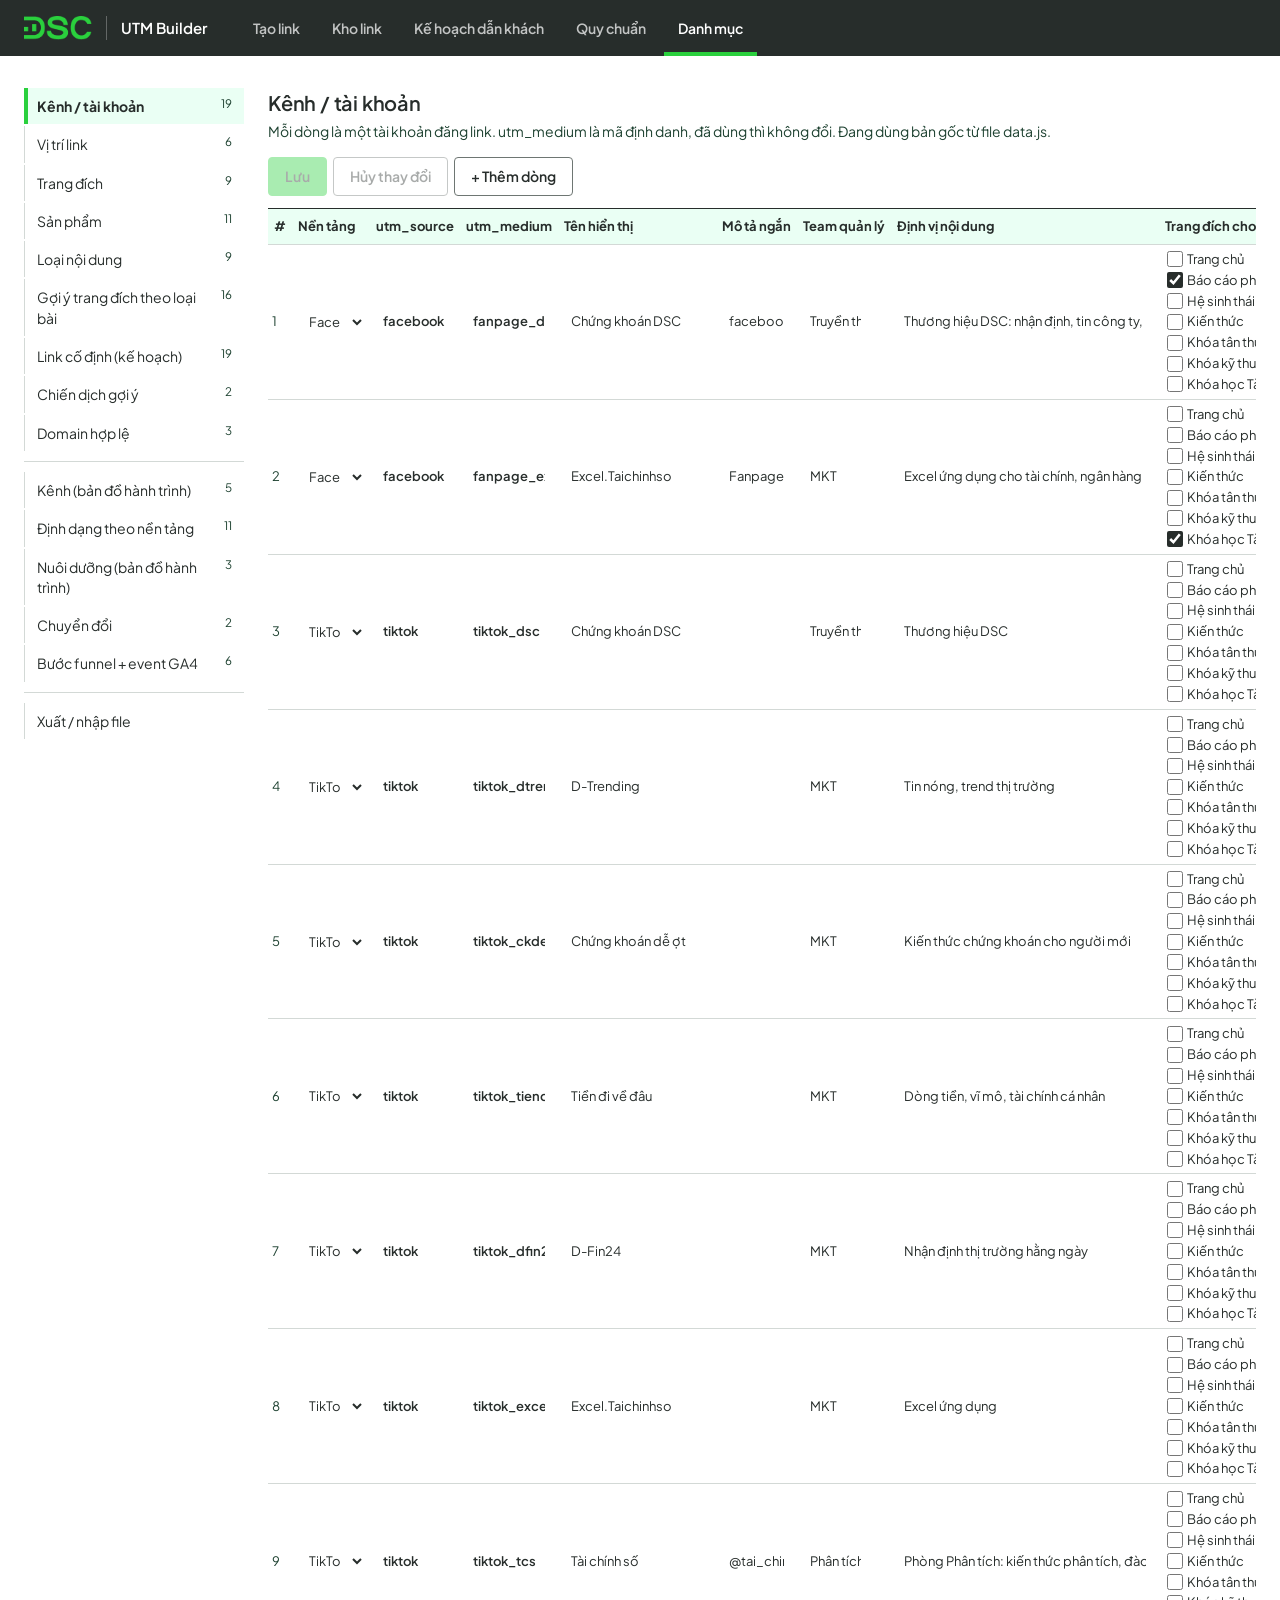
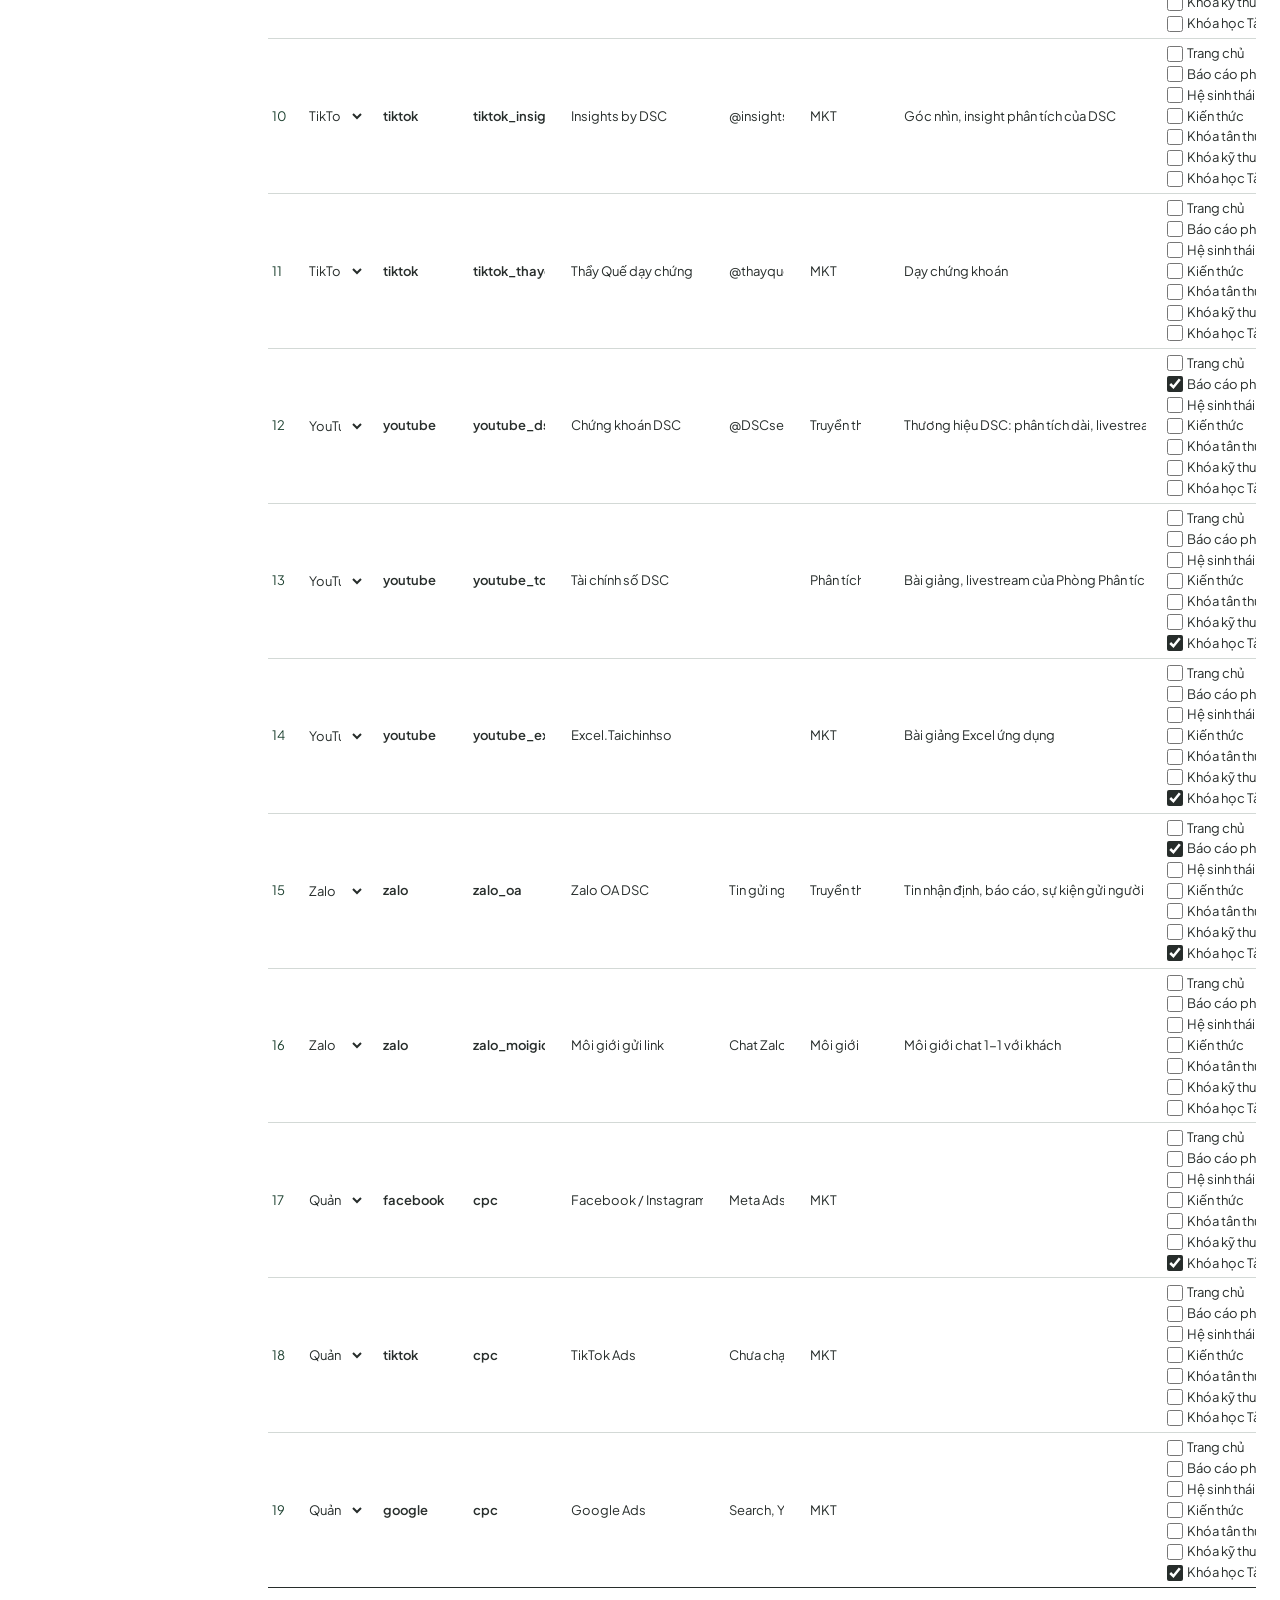
==== danh-muc.html @ d40bbb83 "Initial commit: DSC UTM builder Co-Authored-By: Claude Opus 5.5 <noreply@anthropic.com>" ====
<!doctype html>
<html lang="vi">
<head>
<meta charset="utf-8">
<meta name="viewport" content="width=device-width, initial-scale=1, viewport-fit=cover">
<title>Danh mục · DSC UTM Builder</title>
<link rel="preconnect" href="https://fonts.googleapis.com">
<link rel="preconnect" href="https://fonts.gstatic.com" crossorigin>
<link rel="stylesheet" href="https://fonts.googleapis.com/css2?family=Plus+Jakarta+Sans:ital,wght@0,400;0,600;0,700;1,400&display=swap">
<link rel="stylesheet" href="assets/style.css">
</head>
<body>
<div class="cat">
  <nav class="cat-nav" id="catNav" aria-label="Danh mục"></nav>
  <section class="card cat-main" id="main"></section>
</div>

<script src="assets/data.js"></script>
<script src="assets/config.js"></script>
<script src="assets/common.js"></script>
<script>
// Wait for the shared catalog (Supabase) before reading it
DSC.ready().then(function () {
  "use strict";
  const { $, el, slug, PLATFORMS, PLATFORM_ORDER, POS, clone } = DSC;
  DSC.renderNav("catalog");
  let D = DSC.loadData();

  const SCHEMA = {
    accounts: { title: "Kênh / tài khoản", desc: "Mỗi dòng là một tài khoản đăng link. utm_medium là mã định danh, đã dùng thì không đổi.",
      key: r => `${r.s}|${r.m}`, blank: () => ({ p: "facebook", s: "facebook", m: "", name: "", sub: "", owner: "", pos: [""] }),
      cols: [
        { k: "p", label: "Nền tảng", type: "select", options: () => PLATFORM_ORDER.filter(p => p !== "other").map(p => [p, PLATFORMS[p].name]) },
        { k: "s", label: "utm_source", type: "code" },
        { k: "m", label: "utm_medium", type: "code" },
        { k: "name", label: "Tên hiển thị" },
        { k: "sub", label: "Mô tả ngắn" },
        { k: "owner", label: "Team quản lý", list: () => [...new Set(D.accounts.map(a => a.owner).filter(Boolean))] },
        { k: "focus", label: "Định vị nội dung", wide: true },
        { k: "to", label: "Trang đích cho video / tin", type: "multi", options: () => DSC.activeLandings(D).map(l => [l.id, DSC.landingLabel(l)]) },
        { k: "mode", label: "Cách gửi link", type: "select", options: () => [["", "Theo video / tin"], ["script", "Theo kịch bản"]] },
        { k: "script", label: "Kịch bản (nếu có)", wide: true },
        { k: "pos", label: "Vị trí cho phép", type: "pos" },
        { k: "paid", label: "Trả tiền", type: "bool" },
        { k: "inactive", label: "Tạm ngưng", type: "bool" }
      ] },
    positions: { title: "Vị trí link", desc: "Mã vị trí đứng đầu utm_content. Vị trí mới dùng hình minh họa “trong bài” của nền tảng; bio và menu là link cố định.",
      key: r => r.code || "", blank: () => ({ code: "", label: "", help: "" }),
      cols: [
        { k: "label", label: "Tên hiển thị", slugTo: "code" },
        { k: "code", label: "Mã", type: "code" },
        { k: "help", label: "Giải thích", wide: true }
      ] },
    landings: { title: "Trang đích", desc: "Trang có sẵn để chọn khi tạo link. Product mặc định được điền tự động khi chọn trang.",
      key: r => r.id, blank: () => ({ id: "", site: "Web chính", label: "", url: "https://www.dsc.com.vn/", product: "" }),
      cols: [
        { k: "id", label: "Mã nội bộ", type: "code" },
        { k: "site", label: "Site", list: () => [...new Set(D.landings.map(l => l.site))] },
        { k: "label", label: "Tên trang" },
        { k: "url", label: "URL", type: "url", wide: true },
        { k: "product", label: "Product mặc định", type: "select", options: () => [["", "—"], ...D.products.map(p => [p.code, p.name])] },
        { k: "state", label: "Trạng thái", type: "select", options: () => [["", "Đang dùng"], ["tam", "Tạm thời"], ["off", "Đã tắt"]] },
        { k: "note", label: "Ghi chú", wide: true }
      ] },
    products: { title: "Sản phẩm", desc: "Giá trị của utm_product.", key: r => r.code, blank: () => ({ group: "", name: "", code: "" }),
      cols: [
        { k: "group", label: "Nhóm", list: () => [...new Set(D.products.map(p => p.group))] },
        { k: "name", label: "Tên sản phẩm", slugTo: "code" },
        { k: "code", label: "Mã", type: "code" }
      ] },
    prefixes: { title: "Loại nội dung", desc: "Tiền tố đứng đầu utm_content (sau vị trí).", key: r => r.code, blank: () => ({ code: "", label: "", help: "" }),
      cols: [
        { k: "label", label: "Tên hiển thị", slugTo: "code" },
        { k: "code", label: "Mã", type: "code" },
        { k: "help", label: "Gợi ý" }
      ] },
    routes: { title: "Gợi ý trang đích theo loại bài", desc: "Trang Tạo link gợi ý trang đích theo thứ tự các dòng. Một loại bài có thể có nhiều dòng.",
      key: r => `${r.prefix}|${r.to}`, blank: () => ({ prefix: "", to: "" }),
      cols: [
        { k: "prefix", label: "Loại nội dung", type: "select", options: () => [["", "Chọn…"], ...D.prefixes.map(p => [p.code, p.label])] },
        { k: "to", label: "Trang đích", type: "select", options: landingOpts }
      ] },
    slots: { title: "Link cố định (kế hoạch)", desc: "Bio, nút CTA, menu của từng kênh. Đổi trang đích ở đây thì phải cài lại link mới trên kênh.",
      key: r => `${r.m}|${r.where}`, blank: () => ({ m: "", pos: "bio", where: "", how: "", to: "" }),
      cols: [
        { k: "m", label: "Tài khoản", type: "select", options: () => [["", "Chọn…"], ...D.accounts.filter(a => !a.paid).map(a => [a.m, `${PLATFORMS[a.p].name} · ${a.name}`])] },
        { k: "pos", label: "Vị trí", type: "select", options: () => [["bio", "bio"], ["menu", "menu"]] },
        { k: "where", label: "Tên vị trí" },
        { k: "how", label: "Cách đặt", wide: true },
        { k: "to", label: "Trang đích", type: "select", options: landingOpts }
      ] },
    campaigns: { title: "Chiến dịch gợi ý", desc: "Tên chiến dịch hiện trong ô gợi ý. Người dùng vẫn gõ được tên mới.", key: r => slug(r.name), blank: () => ({ name: "" }),
      cols: [{ k: "name", label: "Tên chiến dịch", wide: true }] },
    hosts: { title: "Domain hợp lệ", desc: "Link ngoài các domain này sẽ bị cảnh báo khi tạo.", key: r => r.host, blank: () => ({ host: "" }),
      cols: [{ k: "host", label: "Domain", wide: true }] },
    groups: { title: "Kênh (bản đồ hành trình)", desc: "Cột “Thu hút” trên bản đồ: mỗi dòng là một nền tảng. Trang đích ưu tiên dùng khi tài khoản chưa có “Trang đích cho video / tin” riêng.",
      key: r => r.id, blank: () => ({ id: "", name: "", platforms: [], role: "Thu hút", goal: "", cta: "", landings: [], kpi: "" }),
      cols: [
        { k: "name", label: "Tên kênh", slugTo: "id" },
        { k: "id", label: "Mã", type: "code" },
        { k: "platforms", label: "Nền tảng", type: "multi", options: () => PLATFORM_ORDER.filter(p => p !== "other").map(p => [p, PLATFORMS[p].name]) },
        { k: "role", label: "Vai trò", type: "select", options: () => [["Thu hút", "Thu hút"], ["Nuôi dưỡng", "Nuôi dưỡng"], ["Chuyển đổi", "Chuyển đổi"]] },
        { k: "goal", label: "Mục tiêu", wide: true },
        { k: "cta", label: "CTA / vị trí link", wide: true },
        { k: "landings", label: "Trang đích mặc định (link theo video)", type: "multi", options: () => DSC.activeLandings(D).map(l => [l.id, DSC.landingLabel(l)]) },
        { k: "kpi", label: "Chỉ số theo dõi", wide: true }
      ] },
    formats: { title: "Định dạng theo nền tảng", desc: "Video ngắn, video dài, livestream… của từng nền tảng: link đặt ở đâu, nói gì trong video, mẫu utm_content. Hiện ở tab Hướng dẫn theo kênh.",
      key: r => `${r.p}|${r.fmt}|${r.label}`, blank: () => ({ p: "facebook", fmt: "short", label: "", where: "", cta: "", content: "" }),
      cols: [
        { k: "p", label: "Nền tảng", type: "select", options: () => PLATFORM_ORDER.filter(p => p !== "other").map(p => [p, PLATFORMS[p].name]) },
        { k: "fmt", label: "Loại", type: "select", options: () => [["short", "Video ngắn"], ["long", "Video dài"], ["live", "Livestream"], ["msg", "Tin nhắn"], ["ad", "Quảng cáo"]] },
        { k: "label", label: "Tên định dạng" },
        { k: "where", label: "Link đặt ở", wide: true },
        { k: "cta", label: "Nói gì trong video (CTA)", wide: true },
        { k: "content", label: "Mẫu utm_content", wide: true }
      ] },
    hubs: { title: "Nuôi dưỡng (bản đồ hành trình)", desc: "Cột giữa trên bản đồ: nhóm trang làm ấm khách trước khi mở tài khoản. Mỗi nhóm cần một cách đẩy khách sang Mở tài khoản.",
      key: r => r.id, blank: () => ({ id: "", name: "", landings: [], next: "", kpi: "" }),
      cols: [
        { k: "name", label: "Tên nhóm", slugTo: "id" },
        { k: "id", label: "Mã", type: "code" },
        { k: "landings", label: "Trang đích trong nhóm", type: "multi", options: () => D.landings.map(l => [l.id, DSC.landingLabel(l)]) },
        { k: "next", label: "Cách đẩy sang Mở tài khoản", wide: true },
        { k: "kpi", label: "Chỉ số theo dõi", wide: true }
      ] },
    conversions: { title: "Chuyển đổi", desc: "Tích “Đích chính” cho mục tiêu cuối (Mở tài khoản) và chọn trang của nó. Chuyển đổi phụ gắn vào một nhóm Nuôi dưỡng.",
      key: r => r.id, blank: () => ({ id: "", name: "" }),
      cols: [
        { k: "name", label: "Tên chuyển đổi", slugTo: "id" },
        { k: "id", label: "Mã", type: "code" },
        { k: "main", label: "Đích chính", type: "bool" },
        { k: "landing", label: "Trang của đích chính", type: "select", options: () => [["", "—"], ...D.landings.map(l => [l.id, DSC.landingLabel(l)])] },
        { k: "hub", label: "Chuyển đổi phụ thuộc nhóm", type: "select", options: () => [["", "—"], ...D.hubs.map(h => [h.id, h.name])] }
      ] },
    steps: { title: "Bước funnel + event GA4", desc: "Các bước của từng chuyển đổi, theo thứ tự dòng. Điền đúng tên event đã cài trên GA4. Tích “Chính” cho bước chuyển đổi cuối.",
      key: r => `${r.conv}|${r.step}`, blank: () => ({ conv: "", step: "", event: "" }),
      cols: [
        { k: "conv", label: "Chuyển đổi", type: "select", options: () => [["", "Chọn…"], ...D.conversions.map(c => [c.id, c.name])] },
        { k: "step", label: "Bước", wide: true },
        { k: "event", label: "Event GA4", type: "code" },
        { k: "key", label: "Chính", type: "bool" }
      ] }
  };
  function landingOpts() { return [["", "Chọn…"], ...D.landings.map(l => [l.id, `${DSC.landingLabel(l)} (${l.site})${l.state === "off" ? " – đã tắt" : ""}`])]; }

  let cur = (location.hash.slice(1) in SCHEMA) || location.hash === "#io" ? location.hash.slice(1) : "accounts";
  let work = cur === "io" ? null : clone(D[cur]), dirty = false;

  // ===== Validation =====
  function validate(key, rows) {
    const S = SCHEMA[key], w = [], seen = {};
    rows.forEach((r, i) => {
      const n = `Dòng ${i + 1}`;
      // Position code "" (in post / message) is valid
      S.cols.filter(c => c.type === "code" && !(key === "positions" && c.k === "code")).forEach(c => { if (!r[c.k]) w.push([i, `${n}: thiếu ${c.label}.`]); });
      const k = S.key(r);
      if (k && seen[k] !== undefined) w.push([i, `${n}: trùng với dòng ${seen[k] + 1}.`]); else seen[k] = i;
      if (key === "accounts" && !r.paid && /cp|ppc|^paid/.test(`${r.m}`)) w.push([i, `${n}: medium organic không được chứa “cp”, “ppc” hoặc bắt đầu bằng “paid”.`]);
      if (key === "accounts" && r.paid && r.m !== "cpc") w.push([i, `${n}: tài khoản trả tiền phải có medium “cpc”.`]);
      if (key === "landings") {
        try { const u = new URL(r.url); if (!D.hosts.some(h => h.host === u.hostname)) w.push([i, `${n}: domain ${u.hostname} không nằm trong Domain hợp lệ.`]); }
        catch (e) { w.push([i, `${n}: URL chưa đúng.`]); }
      }
      if ((key === "routes" || key === "slots") && r.to) {
        const l = D.landings.find(x => x.id === r.to);
        if (!l) w.push([i, `${n}: trang đích “${r.to}” không còn trong danh sách.`]);
        else if (l.state === "off") w.push([i, `${n}: trang đích “${l.label}” đã tắt, cần đổi sang trang khác.`]);
      }
      if (key === "landings" && r.state === "off") w.push([i, `${n}: trang đã tắt. Kiểm tra lại Link cố định và Gợi ý trang đích đang trỏ về trang này.`]);
      if (key === "slots" && r.m && !D.accounts.some(a => a.m === r.m)) w.push([i, `${n}: tài khoản “${r.m}” không còn trong danh sách.`]);
    });
    // Rule 4: never rename codes already in use
    const def = window.DSC_DEFAULTS[key];
    if (["accounts", "products", "prefixes", "landings"].includes(key) && def) {
      const now = new Set(rows.map(S.key));
      def.filter(r => !now.has(S.key(r))).forEach(r => w.push([-1, `Mã “${S.key(r).replace(/^[^|]*\|/, "")}” trong file gốc đã bị xóa hoặc đổi. Đổi mã đã dùng sẽ tách lịch sử GA4 làm đôi.`]));
    }
    return w;
  }

  // ===== Render =====
  function renderNav() {
    const nav = $("catNav"); nav.innerHTML = "";
    Object.entries(SCHEMA).forEach(([k, S]) => (k === "groups" ? nav.append(el("hr")) : 0, nav.append(el("button", { type: "button", role: "tab", "aria-selected": String(k === cur), onclick: () => go(k) },
      el("span", {}, S.title, D.custom.includes(k) ? el("span", { class: "dotc", title: "Chỉnh riêng trên trình duyệt này" }) : null), el("small", {}, D[k].length)))));
    nav.append(el("hr"), el("button", { type: "button", role: "tab", "aria-selected": String(cur === "io"), onclick: () => go("io") }, el("span", {}, DSC.configured() ? "Dùng chung / xuất file" : "Xuất / nhập file")));
  }
  function go(k) {
    if (dirty && !confirm("Có thay đổi chưa lưu. Bỏ thay đổi?")) return;
    cur = k; history.replaceState(null, "", "#" + k);
    work = k === "io" ? null : clone(D[k]); dirty = false; render();
  }

  function cellInput(c, r, i) {
    const set = v => { r[c.k] = v; touch(); };
    if (c.type === "select") {
      const s = el("select", { "aria-label": c.label, onchange: e => set(e.target.value) }, c.options().map(([v, t]) => el("option", { value: v }, t)));
      s.value = r[c.k] || "";
      if (r[c.k] && s.value !== r[c.k]) { s.append(el("option", { value: r[c.k] }, r[c.k] + " (không tồn tại)")); s.value = r[c.k]; }
      return s;
    }
    if (c.type === "bool") return el("input", { type: "checkbox", checked: !!r[c.k], "aria-label": c.label, onchange: e => { if (e.target.checked) r[c.k] = true; else delete r[c.k]; touch(); } });
    if (c.type === "multi") {
      const sel = new Set(r[c.k] || []);
      return el("div", { class: "pos-multi" }, c.options().map(([v, t]) => el("label", {},
        el("input", { type: "checkbox", checked: sel.has(v), onchange: e => {
          e.target.checked ? sel.add(v) : sel.delete(v);
          r[c.k] = c.options().map(o => o[0]).filter(x => sel.has(x)); touch();
        } }), t)));
    }
    if (c.type === "pos") {
      const cur = new Set(r.pos || []);
      return el("div", { class: "pos-multi" }, Object.keys(POS).map(p => el("label", {},
        el("input", { type: "checkbox", checked: cur.has(p), onchange: e => {
          e.target.checked ? cur.add(p) : cur.delete(p);
          r.pos = Object.keys(POS).filter(x => cur.has(x)); if (!r.pos.length) delete r.pos; touch();
        } }), (POS[p] || {}).label || p || "trong bài")));
    }
    const listId = c.list ? `dl_${c.k}` : null;
    const inp = el("input", { type: c.type === "url" ? "url" : "text", class: c.type === "code" ? "code" : "", value: r[c.k] || "", "aria-label": c.label, list: listId,
      style: c.wide ? { minWidth: "260px" } : null,
      oninput: e => { r[c.k] = e.target.value; touch(); },
      onchange: e => {
        if (c.type === "code") { const v = slug(e.target.value); e.target.value = v; r[c.k] = v; }
        // Auto-fill code from name when the code is still empty
        if (c.slugTo && !r[c.slugTo]) { r[c.slugTo] = slug(e.target.value); const t = e.target.closest("tr").querySelector(`[data-k="${c.slugTo}"] input`); if (t) t.value = r[c.slugTo]; }
        touch();
      } });
    return inp;
  }

  function touch() { dirty = true; renderWarns(); $("saveBtn").disabled = false; $("undoBtn").disabled = false; }

  function renderWarns() {
    const w = validate(cur, work), ul = $("warns"); ul.innerHTML = "";
    w.forEach(([, t]) => ul.append(el("li", {}, t)));
    document.querySelectorAll("#ed tbody tr").forEach((tr, i) => tr.classList.toggle("bad", w.some(x => x[0] === i)));
  }

  function render() {
    renderNav();
    const m = $("main"); m.innerHTML = "";
    if (cur === "io") return renderIO(m);
    const S = SCHEMA[cur];
    m.append(el("h2", {}, S.title), el("p", {}, S.desc, " ", sourceNote(cur)));
    m.append(el("div", { class: "tbar" },
      el("button", { type: "button", class: "btn", id: "saveBtn", disabled: !dirty, onclick: save }, "Lưu"),
      el("button", { type: "button", class: "btn ghost", id: "undoBtn", disabled: !dirty, onclick: () => { work = clone(D[cur]); dirty = false; render(); } }, "Hủy thay đổi"),
      el("button", { type: "button", class: "btn ghost", onclick: () => { work.push(S.blank()); touch(); render(); const rows = document.querySelectorAll("#ed tbody tr"); const last = rows[rows.length - 1]; last.classList.add("new"); const f = last.querySelector("input, select"); if (f) f.focus(); } }, "+ Thêm dòng"),
      el("span", { class: "grow" }),
      D.custom.includes(cur) || D.shared.includes(cur) ? el("button", { type: "button", class: "btn ghost danger", onclick: async () => {
        if (!confirm(D.shared.includes(cur) ? "Đưa mục này về bản gốc trong data.js cho CẢ TEAM? Bản hiện tại vẫn khôi phục được trong lịch sử Supabase." : "Bỏ mọi chỉnh sửa của mục này, quay về bản gốc trong data.js?")) return;
        await DSC.resetCollection(cur); D = DSC.loadData(); work = clone(D[cur]); dirty = false; render(); } }, "Về bản gốc") : null));
    m.querySelector(".tbar #saveBtn").disabled = !dirty; m.querySelector(".tbar #undoBtn").disabled = !dirty;

    // Datalists for free-text columns with suggestions
    S.cols.filter(c => c.list).forEach(c => m.append(el("datalist", { id: `dl_${c.k}` }, c.list().map(v => el("option", { value: v })))));
    const table = el("table", { class: "ed", id: "ed" },
      el("thead", {}, el("tr", {}, el("th", {}, "#"), S.cols.map(c => el("th", {}, c.label)), el("th", {}))),
      el("tbody", {}, work.map((r, i) => el("tr", {},
        el("td", { class: "x hint" }, i + 1),
        S.cols.map(c => el("td", { "data-k": c.k }, cellInput(c, r, i))),
        el("td", { class: "x" },
          el("button", { type: "button", title: "Lên", onclick: () => { if (i) { [work[i - 1], work[i]] = [work[i], work[i - 1]]; touch(); render(); } } }, "↑"),
          el("button", { type: "button", title: "Xuống", onclick: () => { if (i < work.length - 1) { [work[i + 1], work[i]] = [work[i], work[i + 1]]; touch(); render(); } } }, "↓"),
          el("button", { type: "button", title: "Xóa dòng", onclick: () => { work.splice(i, 1); touch(); render(); } }, "✕"))))));
    m.append(el("div", { class: "tbl-wrap" }, table), el("ul", { class: "warns", id: "warns" }));
    renderWarns();
  }

  // Where the shown rows come from, in plain words
  function sourceNote(k) {
    if (D.shared.includes(k)) {
      const i = DSC.sharedInfo(k);
      return el("span", { class: "src-note shared" }, "Dùng chung cả team", i ? ` · sửa lần cuối ${fmtTime(i.at)}${i.by ? " bởi " + i.by : ""}` : "", ".");
    }
    if (D.custom.includes(k)) return el("span", { class: "src-note local" }, DSC.configured() ? "Bản chỉnh riêng trên trình duyệt này, chưa đưa lên Supabase." : "Đang dùng bản đã chỉnh trên trình duyệt này.");
    return el("span", { class: "src-note" }, DSC.isOnline() ? "Bản gốc từ data.js (chưa có trên Supabase, lưu lần đầu sẽ đưa lên cho cả team)." : "Đang dùng bản gốc từ file data.js.");
  }
  function fmtTime(t) { try { return new Date(t).toLocaleString("vi-VN", { hour: "2-digit", minute: "2-digit", day: "2-digit", month: "2-digit", year: "numeric" }); } catch (e) { return t; } }

  async function save() {
    const bad = validate(cur, work).filter(([i]) => i >= 0);
    if (bad.length && !confirm(`Còn ${bad.length} cảnh báo. Vẫn lưu?`)) return;
    // Someone else may have saved this collection since the page was opened
    if (DSC.isOnline()) {
      const before = DSC.sharedInfo(cur);
      await DSC.refreshCatalog();
      const after = DSC.sharedInfo(cur);
      if (after && (!before || after.at !== before.at) &&
        !confirm(`${after.by || "Người khác"} vừa sửa mục này lúc ${fmtTime(after.at)}. Lưu bây giờ sẽ ghi đè thay đổi của họ.\n\nBấm Hủy để xem bản mới (thay đổi của bạn sẽ mất), OK để vẫn lưu.`)) {
        D = DSC.loadData(); work = clone(D[cur]); dirty = false; render(); return;
      }
    }
    $("saveBtn").disabled = true;
    const ok = await DSC.saveCollection(cur, work);
    D = DSC.loadData();
    if (!ok) { render(); return; }
    work = clone(D[cur]); dirty = false; render();
    toast(DSC.isOnline() ? "Đã lưu cho cả team." : "Đã lưu. Các trang khác dùng danh mục mới ngay trên trình duyệt này.");
  }

  // ===== Import / export =====
  function snapshot() {
    const out = { version: window.DSC_DEFAULTS.version || 2 };
    DSC.COLLECTIONS.forEach(k => out[k] = D[k]);
    return out;
  }
  function download(name, text, type) {
    const a = el("a", { href: URL.createObjectURL(new Blob([text], { type })), download: name });
    document.body.append(a); a.click(); setTimeout(() => { URL.revokeObjectURL(a.href); a.remove(); }, 500);
  }
  function renderIO(m) {
    if (DSC.configured()) m.append(el("h2", {}, "Dữ liệu dùng chung (Supabase)"), renderShared(), el("hr", { class: "io-sep" }));
    m.append(el("h2", {}, "Xuất / nhập file"),
      el("p", {}, DSC.isOnline() ? "Danh mục đang dùng chung qua Supabase. File data.js chỉ còn là bản gốc dự phòng khi mất kết nối, nên thỉnh thoảng xuất lại để sao lưu." : "Chỉnh sửa ở Danh mục chỉ lưu trên trình duyệt của bạn. Muốn cả team dùng bản mới: xuất data.js, thay file assets/data.js trong repo rồi deploy."),
      el("div", { class: "io" },
        el("div", { class: "card" }, el("h3", {}, DSC.isOnline() ? "Sao lưu vào repo (data.js)" : "Cập nhật cho cả team"),
          el("p", {}, "Tải file data.js chứa toàn bộ danh mục hiện tại, thay vào assets/data.js."),
          el("button", { type: "button", class: "btn", onclick: () => download("data.js",
            "// DSC UTM Builder – default catalog (presets). Exported from Danh mục on " + new Date().toISOString().slice(0, 10) + ".\n" +
            "// Every page reads this file. Edits on \"Danh mục\" are stored per browser; export again to update this file.\n" +
            "window.DSC_DEFAULTS = " + JSON.stringify(snapshot(), null, 2) + ";\n", "text/javascript") }, "Xuất data.js")),
        el("div", { class: "card" }, el("h3", {}, "Gửi cho đồng nghiệp"),
          el("p", {}, DSC.isOnline() ? "Sao lưu hoặc chuyển danh mục. Nhập JSON khi đang dùng Supabase sẽ ghi đè danh mục của cả team." : "Xuất file JSON để người khác nhập vào trình duyệt của họ, không cần sửa repo."),
          el("div", { class: "tbar" },
            el("button", { type: "button", class: "btn ghost", onclick: () => download("dsc-utm-danh-muc.json", JSON.stringify(snapshot(), null, 2), "application/json") }, "Xuất JSON"),
            el("label", { class: "btn ghost" }, "Nhập JSON…", el("input", { type: "file", accept: ".json,application/json", hidden: true, onchange: importJson })))),
        el("div", { class: "card" }, el("h3", {}, "Khôi phục"),
          el("p", {}, D.custom.length ? `Đang có ${D.custom.length} mục đã chỉnh trên trình duyệt này: ${D.custom.map(k => SCHEMA[k].title).join(", ")}.` : DSC.isOnline() ? "Đưa toàn bộ danh mục của cả team về data.js." : "Đang dùng toàn bộ bản gốc từ data.js."),
          el("button", { type: "button", class: "btn ghost danger", disabled: !(D.custom.length || D.shared.length) || null, onclick: async () => {
            if (!confirm(DSC.isOnline() ? "Đưa TOÀN BỘ danh mục của cả team về data.js?" : "Bỏ mọi chỉnh sửa, quay về data.js?")) return;
            await DSC.resetCollection(); D = DSC.loadData(); render(); } }, "Về bản gốc toàn bộ"))));
  }
  function importJson(e) {
    const f = e.target.files[0]; if (!f) return;
    f.text().then(async t => {
      let o; try { o = JSON.parse(t); } catch (err) { toast("File không đúng định dạng JSON."); return; }
      const keys = DSC.COLLECTIONS.filter(k => Array.isArray(o[k]));
      if (DSC.isOnline() && !confirm(`Ghi đè ${keys.length} mục danh mục cho CẢ TEAM bằng file này?`)) return;
      const res = await Promise.all(keys.map(k => DSC.saveCollection(k, o[k])));
      D = DSC.loadData(); render(); toast(`Đã nhập ${res.filter(Boolean).length}/${keys.length} mục.`);
    });
  }

  // ===== Supabase: status + one-time upload of this browser's catalog and link history =====
  function renderShared() {
    const st = DSC.state.mode;
    const box = el("div", { class: "io" });
    box.append(el("div", { class: "card" }, el("h3", {}, "Trạng thái"),
      el("p", {}, st === "online" ? `Đã kết nối. ${D.shared.length}/${DSC.COLLECTIONS.length} mục danh mục đang dùng chung.`
        : st === "cache" ? `Mất kết nối (${DSC.state.error}). Đang dùng bản tải lần trước.` : `Không kết nối được (${DSC.state.error || "chưa rõ lỗi"}). Kiểm tra assets/config.js.`),
      D.shared.length < DSC.COLLECTIONS.length && st === "online"
        ? el("p", {}, "Mục chưa có trên Supabase vẫn dùng data.js; lưu một lần ở Danh mục hoặc bấm “Đưa lên” để chia sẻ.") : null));
    const local = DSC.localOverrides(), nLocal = Object.keys(local).length;
    const hist = DSC.loadHist();
    let shortN = 0; try { shortN = Object.keys(JSON.parse(localStorage.getItem("dsc_utm_short_v1") || "{}")).length; } catch (e) {}
    box.append(el("div", { class: "card" }, el("h3", {}, "Đưa dữ liệu trình duyệt này lên"),
      el("p", {}, `Danh mục: data.js${nLocal ? ` + ${nLocal} mục đã chỉnh trên trình duyệt này` : ""}. Lịch sử: ${hist.length} link, ${shortN} link rút gọn. Làm một lần khi bắt đầu dùng Supabase.`),
      el("button", { type: "button", class: "btn", disabled: st !== "online" || null, onclick: uploadAll }, "Đưa lên Supabase")));
    return box;
  }
  async function uploadAll(e) {
    const btn = e.currentTarget;
    if (D.shared.length && !confirm(`Supabase đã có ${D.shared.length} mục danh mục. Ghi đè bằng bản trên trình duyệt này? (Bản cũ vẫn khôi phục được trong lịch sử Supabase.)`)) return;
    btn.disabled = true; btn.textContent = "Đang đưa lên…";
    const L = DSC.loadData({ local: true });
    const res = await Promise.all(DSC.COLLECTIONS.map(k => DSC.saveCollection(k, L[k] || [])));
    let shorts = {}; try { shorts = JSON.parse(localStorage.getItem("dsc_utm_short_v1") || "{}"); } catch (err) {}
    const items = new Map();
    DSC.loadHist().forEach(h => items.set(h.url, { url: h.url, label: h.label }));
    Object.entries(shorts).forEach(([url, short_url]) => items.set(url, Object.assign(items.get(url) || { url }, { short_url })));
    let n = 0;
    for (const it of items.values()) { if (await DSC.saveLink(it)) n++; }
    D = DSC.loadData(); render();
    toast(`Đã đưa lên ${res.filter(Boolean).length}/${DSC.COLLECTIONS.length} mục danh mục và ${n} link.`, 4000);
  }
  document.addEventListener("dsc-save-failed", () => { D = DSC.loadData(); });
  function toast(t) { const x = el("div", { class: "toast", role: "status" }, t); document.body.append(x); setTimeout(() => x.remove(), 2600); }

  addEventListener("beforeunload", e => { if (dirty) { e.preventDefault(); e.returnValue = ""; } });
  render();
});
</script>
</body>
</html>
---- assets/style.css ----
/* DSC brand tokens — source: DSC-design/project/tokens.json.
   Six brand colours; everything else is a semantic alias or a derived neutral. */
:root {
  /* Brand palette */
  --gunmetal: #272d2b;
  --pine: #1d4130;
  --lime: #2ad03d;
  --emerald: #1bbe72;
  --mint: #8cffcc;
  --mint-50: #eafff4;
  --white: #ffffff;

  /* Semantic aliases (light theme) */
  --surface: var(--white);
  --surface-alt: var(--mint-50);
  --ink: var(--gunmetal);
  --muted: var(--pine);            /* ink-muted, 11.3:1 on white */
  --hairline: var(--gunmetal);     /* structural 1px rules */
  --primary: var(--lime);
  --on-primary: var(--gunmetal);
  --accent-text: var(--pine);

  /* Derived neutrals for UI chrome (tints of gunmetal) */
  --line: #d3d9d6;                 /* soft dividers inside a band */
  --line-strong: #6e7673;          /* field borders, ≥3:1 on white */
  --field: var(--white);

  /* Status — the deck has none; amber kept only for "check this" warnings */
  --ok: var(--pine);
  --ok-bg: var(--mint-50);
  --warn: #7a4300;
  --warn-bg: #fff1d6;

  /* Legacy names still used by pages */
  --bg: var(--surface);
  --accent: var(--ink);
  --accent-soft: var(--surface-alt);
  --p-source: var(--accent-text); --p-medium: var(--accent-text); --p-campaign: var(--accent-text);
  --p-content: var(--accent-text); --p-product: var(--accent-text);
  --ch: var(--ink);                /* set from JS per platform; only used for platform icons now */
  --ch-tint: var(--surface-alt);

  --font-ui: "Plus Jakarta Sans", system-ui, "Segoe UI", sans-serif;
  --font-mono: var(--font-ui);     /* one family across the brand */
  --r-sm: 4px;                     /* buttons, inputs, chips */
  --radius: 0;                     /* blocks, panels, tables */
  --bar-h: 56px;
  color-scheme: light;
}
* { box-sizing: border-box; }
[hidden] { display: none !important; }
html, body { margin: 0; }
body { background: var(--surface); color: var(--ink); font-family: var(--font-ui); font-size: 14px; line-height: 1.45; -webkit-font-smoothing: antialiased; }
a { color: var(--accent-text); text-underline-offset: 2px; }
:focus-visible { outline: 2px solid var(--ink); outline-offset: 2px; }
.code, code { font-family: var(--font-ui); font-size: 13px; font-weight: 600; }
code { background: var(--surface-alt); color: var(--pine); border-radius: 2px; padding: 0 4px; }
h1, h2, h3 { letter-spacing: -0.01em; }

/* ===== App bar: Gunmetal, green logo (the brand's strongest placement) ===== */
.appbar { position: sticky; top: 0; z-index: 30; height: var(--bar-h); display: flex; align-items: stretch; gap: 32px; padding: 0 24px; background: var(--gunmetal); color: var(--white); }
.brand { display: flex; align-items: center; gap: 14px; color: var(--white); text-decoration: none; font-weight: 600; font-size: 15px; white-space: nowrap; }
.brand img { height: 24px; width: auto; display: block; }
.brand span { padding-left: 14px; border-left: 1px solid rgba(255, 255, 255, .28); line-height: 24px; }
.brand-mark { display: none; }
.nav { display: flex; gap: 4px; overflow-x: auto; scrollbar-width: none; }
.nav a { color: rgba(255, 255, 255, .72); text-decoration: none; font-weight: 600; padding: 0 14px; display: flex; align-items: center; border-bottom: 4px solid transparent; border-top: 4px solid transparent; white-space: nowrap; }
.nav a:hover { color: var(--white); }
.nav a.on { color: var(--white); border-bottom-color: var(--lime); }
.appbar :focus-visible { outline-color: var(--lime); outline-offset: -4px; }
.appbar-x { margin-left: auto; display: flex; gap: 8px; align-items: center; }
.appbar .btn.ghost { background: transparent; color: var(--white); border-color: rgba(255, 255, 255, .45); }
.appbar .btn.ghost:hover { border-color: var(--white); }
.custom-note { background: var(--warn-bg); color: var(--warn); font-size: 13px; padding: 8px 24px; border-bottom: 1px solid #ecd3a5; }
.custom-note a { color: var(--warn); font-weight: 600; }

/* ===== Generic components ===== */
.card { background: var(--surface); border: 1px solid var(--line); border-radius: var(--radius); }
.btn { font: inherit; font-weight: 600; font-size: 14px; line-height: 1.2; border-radius: var(--r-sm); padding: 10px 16px; border: 1px solid var(--primary); background: var(--primary); color: var(--on-primary); cursor: pointer; text-decoration: none; display: inline-flex; align-items: center; justify-content: center; gap: 6px; white-space: nowrap; }
.btn:hover { background: #3fe052; border-color: #3fe052; }
.btn.ch { background: var(--primary); border-color: var(--primary); color: var(--on-primary); }
.btn.ghost { background: transparent; color: var(--ink); border-color: var(--line-strong); }
.btn.ghost:hover { border-color: var(--ink); background: transparent; }
.btn.sm { font-size: 13px; padding: 5px 10px; }
.btn.danger { color: #a3261e; }
.btn:disabled, .btn[aria-disabled="true"] { opacity: .4; cursor: not-allowed; }
.chip { font: inherit; font-size: 13px; padding: 5px 10px; border-radius: var(--r-sm); border: 1px solid var(--line-strong); background: var(--surface); color: var(--ink); cursor: pointer; display: inline-flex; align-items: center; gap: 6px; }
.chip:hover { border-color: var(--ink); }
.chip[aria-pressed="true"] { background: var(--ink); border-color: var(--ink); color: var(--white); }
.chip[aria-pressed="true"] .ico { background: var(--white); border-radius: 2px; padding: 1px; }
.ico { display: inline-flex; width: 20px; height: 20px; flex-shrink: 0; }
.ico svg { width: 100%; height: 100%; }
.badge { font-size: 13px; font-weight: 600; color: var(--ink); padding: 1px 0; display: inline-flex; align-items: center; gap: 6px; white-space: nowrap; }
.badge .ico { width: 16px; height: 16px; color: var(--c, var(--ink)); }
input[type=text], input[type=url], input[type=password], select, textarea { font: inherit; font-size: 15px; color: var(--ink); background: var(--field); border: 1px solid var(--line-strong); border-radius: var(--r-sm); padding: 9px 12px; width: 100%; }
input::placeholder, textarea::placeholder { color: #69716e; }
input:hover, select:hover, textarea:hover { border-color: var(--ink); }
input:focus, select:focus, textarea:focus { border-color: var(--ink); outline: none; box-shadow: inset 0 0 0 1px var(--ink); }
input:disabled { background: #f2f4f3; color: #69716e; }
input[type=checkbox] { width: 16px; height: 16px; accent-color: var(--gunmetal); margin: 0; }
label { font-size: 13px; font-weight: 600; }
.hint { font-size: 13px; color: var(--muted); margin: 0; }
.toast { position: fixed; left: 50%; bottom: 24px; transform: translateX(-50%); background: var(--gunmetal); color: var(--white); padding: 10px 16px; border-radius: var(--r-sm); border-left: 4px solid var(--lime); font-size: 14px; z-index: 50; }
@media (prefers-reduced-motion: no-preference) { .chip, .btn, .ptab, .acct-btn, .pchip { transition: background-color .12s, border-color .12s, color .12s; } }

/* ===== Builder: four flush colour bands, like the brand palette strip =====
   A white | B white | C mint (preview) | D gunmetal (result). Bands split by 1px rules. */
.builder { display: grid; grid-template-columns: 320px minmax(360px, 1fr) 360px 400px; min-height: calc(100vh - var(--bar-h)); align-items: start; }
.col { min-width: 0; }
.builder > .panel { border: 0; border-radius: 0; background: transparent; }
.builder > aside.out { border-top: 0; border-right: 0; border-bottom: 0; border-radius: 0; }
.builder > .col + .col { border-left: 1px solid var(--hairline); }
.panel { padding: 24px; display: flex; flex-direction: column; gap: 12px; align-self: stretch; }
form.panel > .step { max-width: 760px; }
.sh { display: flex; align-items: center; gap: 12px; font-size: 15px; font-weight: 700; margin: 0; line-height: 1.3; }
.sh .opt { margin-left: auto; font-size: 13px; font-weight: 400; font-style: italic; color: var(--muted); }
/* "Thêm / sửa" opens the catalog editor for the step's list */
.sh-acts { margin-left: auto; display: flex; gap: 4px; flex-shrink: 0; }
.sh .opt + .sh-acts { margin-left: 0; }
.sh-edit { font: inherit; font-size: 13px; font-weight: 600; color: var(--ink); background: transparent; border: 1px solid var(--line-strong); border-radius: var(--r-sm); padding: 3px 9px; cursor: pointer; white-space: nowrap; }
.sh-edit:hover { border-color: var(--ink); background: var(--surface-alt); }
.sh-edit[data-mode="edit"] { border-color: transparent; text-decoration: underline; text-underline-offset: 3px; padding: 3px 6px; }
.sh-edit[data-mode="edit"]:hover { border-color: var(--line-strong); text-decoration: none; }
/* Step numbers: the form is a real sequence, so numbers carry meaning. Square, like the deck. */
.num { width: 24px; height: 24px; display: grid; place-items: center; font-size: 13px; font-weight: 700; border: 1px solid var(--ink); color: var(--ink); flex-shrink: 0; }
[data-done="true"] > .sh .num { background: var(--lime); border-color: var(--lime); color: var(--gunmetal); }
[data-done="true"] > .sh .num::before { content: "✓"; }
[data-done="true"] > .sh .num span { display: none; }
.step { display: flex; flex-direction: column; gap: 10px; }
.step:not([hidden]) ~ .step:not([hidden]) { border-top: 1px solid var(--line); padding-top: 20px; margin-top: 8px; }
.slugline { font-size: 13px; color: var(--muted); min-height: 1.2em; margin: -2px 0 0; }
.slugline:not(:empty)::before { content: "Mã UTM: "; font-weight: 400; }
.slugline:not(:empty) { font-weight: 600; }

/* Platform tabs: platform colour lives only in the icon */
.ptabs { display: grid; grid-template-columns: repeat(3, 1fr); gap: 8px; }
.ptab { --c: var(--line-strong); font: inherit; border: 1px solid var(--line-strong); background: var(--surface); border-radius: var(--r-sm); padding: 10px 4px 8px; cursor: pointer; display: flex; flex-direction: column; align-items: center; gap: 4px; color: var(--ink); position: relative; }
.ptab .ico { width: 24px; height: 24px; color: var(--c); }
.ptab b { font-size: 13px; font-weight: 600; }
.ptab:hover { border-color: var(--ink); }
.ptab[aria-pressed="true"] { border-color: var(--ink); background: var(--ink); color: var(--white); }
.ptab[aria-pressed="true"] .ico { background: var(--white); border-radius: 2px; padding: 2px; }
.ptab .cnt { position: absolute; top: 5px; right: 7px; font-size: 11px; color: var(--muted); }
.ptab[aria-pressed="true"] .cnt { color: var(--mint); }

.accts { display: flex; flex-direction: column; gap: 6px; max-height: 380px; overflow-y: auto; }
.acct-btn { font: inherit; text-align: left; border: 1px solid var(--line); background: var(--surface); border-radius: var(--r-sm); padding: 8px 12px; cursor: pointer; display: flex; flex-direction: column; gap: 1px; color: var(--ink); }
.acct-btn b { font-size: 14px; font-weight: 600; }
.acct-btn small { font-size: 12px; color: var(--muted); white-space: nowrap; overflow: hidden; text-overflow: ellipsis; }
.acct-btn code { font-size: 12px; color: inherit; background: none; padding: 0; }
.acct-btn:hover { border-color: var(--ink); }
.acct-btn[aria-pressed="true"] { background: var(--surface-alt); border-color: var(--ink); box-shadow: inset 0 0 0 1px var(--ink); }
.empty-pick { font-size: 13px; color: var(--muted); padding: 4px 0; }

.pchips { display: flex; flex-wrap: wrap; gap: 6px; }
.pchip { font: inherit; font-size: 13px; border: 1px solid var(--line-strong); background: var(--surface); color: var(--ink); border-radius: var(--r-sm); padding: 7px 10px; cursor: pointer; text-align: left; }
.pchip:hover { border-color: var(--ink); }
.pchip[aria-pressed="true"] { background: var(--ink); border-color: var(--ink); color: var(--white); }
.pos-more > summary { cursor: pointer; font-size: 13px; font-weight: 600; color: var(--accent-text); padding: 2px 0; width: max-content; }
.pos-more > summary:hover { text-decoration: underline; }
.pos-more .pchips { margin-top: 8px; }
.pchips.editing .pchip.on { display: inline-flex; align-items: center; gap: 8px; cursor: default; background: var(--surface-alt); border-color: var(--ink); padding-right: 4px; }
.pchip-x { font: inherit; font-size: 12px; line-height: 1; width: 22px; height: 22px; border: 1px solid transparent; border-radius: 2px; background: none; color: var(--ink); cursor: pointer; }
.pchip-x:hover:not(:disabled) { background: var(--gunmetal); color: var(--white); }
.pchip-x:disabled { opacity: .35; cursor: not-allowed; }
.pos-edit-note { margin-top: 8px; }
.sh-edit[aria-pressed="true"] { background: var(--gunmetal); color: var(--white); border-color: var(--gunmetal); text-decoration: none; }
.pchip.add { border-style: dashed; color: var(--muted); }
.pchip.add:hover { border-style: solid; color: var(--ink); background: var(--surface-alt); }
.pchip small { display: block; font-size: 12px; color: var(--muted); }
.pchip[aria-pressed="true"] small { color: var(--mint); }
.pgrid { display: grid; grid-template-columns: repeat(3, 1fr); gap: 6px; }
.pgrid .pchip { padding: 7px 10px; min-width: 0; font-weight: 600; }
.pgrid .pchip small { font-weight: 400; white-space: nowrap; overflow: hidden; text-overflow: ellipsis; }

.sugg { display: flex; flex-wrap: wrap; gap: 6px; align-items: center; font-size: 13px; color: var(--muted); }
.sugg .chip { font-size: 13px; padding: 4px 9px; background: var(--surface-alt); border-color: var(--line); }
.sugg .chip:hover { border-color: var(--ink); }
.sugg .chip[aria-pressed="true"] { background: var(--ink); border-color: var(--ink); color: var(--white); }
.row2 { display: grid; grid-template-columns: 1fr 1fr; gap: 8px; }
.check { display: flex; gap: 8px; align-items: center; font-size: 14px; cursor: pointer; font-weight: 400; }

.slotbox { background: var(--surface-alt); border-left: 4px solid var(--lime); padding: 12px 14px; display: flex; flex-direction: column; gap: 8px; }
.slotbox p { margin: 0; font-size: 13px; }
.slotline { display: flex; align-items: center; gap: 8px; background: var(--surface); border: 1px solid var(--line); padding: 8px 10px; }
.slotline > div { flex: 1; min-width: 0; font-size: 13px; }
.slotline small { display: block; color: var(--muted); font-size: 12px; white-space: nowrap; overflow: hidden; text-overflow: ellipsis; }

/* Catalog editor dialog: quick add on top, edit table below (sticky header inside its own scroll box) */
dialog.qe { width: min(1180px, 96vw); max-height: 92vh; padding: 0; border: 1px solid var(--hairline); border-radius: 0; color: var(--ink); background: var(--surface); display: flex; flex-direction: column; }
dialog.qe:not([open]) { display: none; }
dialog.qe::backdrop { background: rgba(39, 45, 43, .6); }
.qe-h { display: flex; gap: 16px; align-items: center; padding: 16px 24px; border-top: 8px solid var(--lime); }
.qe-h h2 { margin: 0; font-size: 20px; font-weight: 600; }
.qe-x { margin-left: auto; font: inherit; font-size: 16px; background: none; border: 1px solid transparent; border-radius: var(--r-sm); width: 32px; height: 32px; cursor: pointer; color: var(--ink); }
.qe-x:hover { border-color: var(--ink); }
.qe-b { padding: 0 24px 16px; overflow: auto; flex: 1; display: flex; flex-direction: column; gap: 16px; }
.qe-addbox > summary, .qe-edit > summary { cursor: pointer; font-size: 15px; font-weight: 700; padding: 6px 0; }
.qe-addbox[open] > summary { display: none; }
.qe-add { display: flex; flex-direction: column; gap: 12px; padding: 16px 18px; background: var(--surface-alt); border-left: 4px solid var(--lime); }
.qe-fields { display: grid; grid-template-columns: repeat(auto-fit, minmax(190px, 1fr)); gap: 12px 14px; align-items: end; }
.qe-field { display: flex; flex-direction: column; gap: 4px; font-size: 13px; font-weight: 600; }
.qe-field b { color: #a3261e; }
.qe-wide { grid-column: span 2; }
.qe-codes { display: flex; flex-wrap: wrap; gap: 6px 14px; align-items: center; font-size: 13px; color: var(--muted); }
.qe-codes-l { font-weight: 600; color: var(--ink); }
.qe-code b { color: var(--ink); }
.qe-code-edit { display: inline-flex; align-items: center; gap: 6px; font-weight: 400; }
.qe-code-edit input { width: 220px; padding: 4px 8px; font-size: 13px; }
.qe-note { flex-basis: 100%; }
.qe-msg { margin: 0; color: #a3261e; font-size: 13px; font-weight: 600; }
.qe-msg:empty { display: none; }
.qe-add-x { display: flex; }
.qe-link { font: inherit; font-size: 13px; font-weight: 600; background: none; border: 0; padding: 0 2px; color: var(--accent-text); text-decoration: underline; text-underline-offset: 2px; cursor: pointer; }
.qe-edit { border-top: 1px solid var(--hairline); padding-top: 12px; }
.qe-edit > summary { cursor: pointer; font-size: 15px; font-weight: 700; padding: 4px 0; }
.qe-count { font-weight: 400; color: var(--muted); }
.qe-filter { margin: 8px 0; }
.qe-tbl { overflow: auto; max-height: 52vh; border-top: 1px solid var(--hairline); border-bottom: 1px solid var(--hairline); margin-top: 8px; }
.qe-tbl table.ed thead th { position: sticky; top: 0; z-index: 2; background: var(--surface-alt); box-shadow: inset 0 -1px 0 var(--hairline); }
.qe-tbl table.ed td { white-space: nowrap; }
.qe-tbl table.ed input[type=text], .qe-tbl table.ed input[type=url] { min-width: 150px; }
.qe-tbl table.ed select { min-width: 130px; }
.qe-tbl table.ed input[readonly] { color: var(--muted); background: transparent; border-color: transparent; min-width: 120px; cursor: default; }
.qe-codewrap { display: inline-flex; align-items: center; gap: 6px; }
.qe-codewrap input[readonly] { width: auto; min-width: 0; padding-left: 0; }
.qe-tbl .pos-multi { display: grid; grid-template-columns: repeat(2, max-content); gap: 4px 14px; }
.qe-tbl .pos-multi label { gap: 6px; }
.sr { position: absolute; width: 1px; height: 1px; overflow: hidden; clip: rect(0 0 0 0); }
.qe-f { display: flex; gap: 8px; align-items: center; padding: 12px 24px; border-top: 1px solid var(--hairline); }
.qe-f .hint { flex: 1; }
@media (max-width: 720px) { .qe-wide { grid-column: auto; } .qe-f { flex-wrap: wrap; } .qe-f .hint { flex-basis: 100%; } }

/* Band C: preview on mint */
.mockcol { background: var(--surface-alt); position: sticky; top: var(--bar-h); min-height: calc(100vh - var(--bar-h)); padding: 24px 20px; display: flex; flex-direction: column; gap: 12px; align-items: center; }
.mock-h { font-size: 15px; font-weight: 700; color: var(--ink); align-self: stretch; display: flex; align-items: center; gap: 8px; }
.mock-h .ico { width: 18px; height: 18px; color: var(--ch); }
.mock-cap { font-size: 13px; color: var(--ink); margin: 0; align-self: stretch; border-top: 1px solid var(--hairline); padding-top: 10px; }
.mock-cap:empty { display: none; }
.mock-cap b { font-weight: 700; }
.phone { width: 236px; height: 440px; border-radius: 30px; background: var(--gunmetal); padding: 9px; position: relative; flex-shrink: 0; }
.mockcol .phone { zoom: 1.3; }   /* bigger preview; mockup inner sizes are px, so scale the whole device */
.phone::before { content: ""; position: absolute; top: 13px; left: 50%; transform: translateX(-50%); width: 60px; height: 14px; border-radius: 10px; background: var(--gunmetal); z-index: 3; }
.phone-scr { width: 100%; height: 100%; border-radius: 22px; overflow: hidden; background: var(--white); position: relative; }
.phone-empty { height: 100%; display: flex; flex-direction: column; justify-content: center; gap: 10px; text-align: center; color: var(--ink); font-size: 13px; padding: 28px 22px; }

/* Band D: the result, Gunmetal block with the logo's speed-cuts in Lime */
aside.out { background-color: var(--gunmetal); color: var(--white); padding: 24px; display: flex; flex-direction: column; gap: 14px; position: sticky; top: var(--bar-h); min-height: calc(100vh - var(--bar-h));
  background-image: linear-gradient(var(--lime), var(--lime)), linear-gradient(var(--lime), var(--lime)), linear-gradient(var(--lime), var(--lime)), linear-gradient(var(--lime), var(--lime));
  background-size: 96px 8px, 72px 8px, 48px 8px, 24px 8px; background-position: right 0 top 26px, right 0 top 42px, right 0 top 58px, right 0 top 74px; background-repeat: no-repeat; }
aside.out h2 { font-size: 20px; font-weight: 600; line-height: 1.3; margin: 0 0 18px; padding-right: 110px; }
aside.out a { color: var(--mint); }
aside.out :focus-visible { outline-color: var(--lime); }
aside.out .hint { color: rgba(255, 255, 255, .72); }
.url { font-size: 14px; line-height: 1.65; word-break: break-all; background: var(--pine); color: rgba(255, 255, 255, .7); padding: 14px 16px; min-height: 72px; max-height: 200px; overflow-y: auto; }
.url.pending { color: var(--white); font-size: 14px; word-break: normal; }
.url .v { font-weight: 700; color: var(--mint); }
.k-source, .k-medium, .k-campaign, .k-content, .k-product { color: var(--accent-text); }
aside.out .k-source, aside.out .k-medium, aside.out .k-campaign, aside.out .k-content, aside.out .k-product { color: var(--mint); }
.actions { display: grid; grid-template-columns: 1fr 1fr auto; gap: 8px; }
aside.out .btn.ghost { color: var(--white); border-color: rgba(255, 255, 255, .45); }
aside.out .btn.ghost:hover { border-color: var(--white); }
.short { display: flex; align-items: center; gap: 10px; background: var(--mint); color: var(--gunmetal); padding: 10px 12px; }
.short a { font-weight: 700; color: var(--gunmetal); flex: 1; word-break: break-all; font-size: 15px; }
.short .btn { background: var(--gunmetal); border-color: var(--gunmetal); color: var(--white); }
.short.err { background: var(--warn-bg); color: var(--warn); font-size: 13px; display: block; }
.short.err a { color: var(--warn); font-size: 13px; font-weight: 600; }
.todo { list-style: none; margin: 0; padding: 0; display: flex; flex-direction: column; }
.todo li { font-size: 14px; padding: 8px 0 8px 26px; border-bottom: 1px solid rgba(255, 255, 255, .14); position: relative; color: rgba(255, 255, 255, .62); }
.todo li::before { content: ""; position: absolute; left: 0; top: 10px; width: 16px; height: 16px; border: 1px solid rgba(255, 255, 255, .45); box-sizing: border-box; }
/* Done items stay in the list and light up */
.todo li.done { color: var(--white); font-weight: 600; }
.todo li.done::before { content: "✓"; background: var(--lime); border-color: var(--lime); color: var(--gunmetal); font-size: 12px; font-weight: 700; line-height: 15px; text-align: center; }
.todo li.warn { background: var(--warn-bg); color: var(--warn); border: 0; padding: 8px 12px; margin-top: 6px; font-weight: 600; }
.todo li.warn::before { display: none; }
.story { border-top: 1px solid rgba(255, 255, 255, .28); padding-top: 12px; font-size: 14px; }
.story p { margin: 0 0 6px; font-weight: 600; color: var(--white); }
.story ul { margin: 0; padding: 0; list-style: none; display: flex; flex-direction: column; gap: 3px; color: rgba(255, 255, 255, .75); }
details.mini { border-top: 1px solid rgba(255, 255, 255, .14); padding-top: 10px; }
details.mini > summary { cursor: pointer; font-size: 13px; color: rgba(255, 255, 255, .8); }
details.mini > summary:hover { color: var(--white); }
table.params { width: 100%; border-collapse: collapse; font-size: 13px; margin-top: 8px; }
table.params td { padding: 6px 0; border-top: 1px solid rgba(255, 255, 255, .14); vertical-align: top; word-break: break-all; }
table.params td:first-child { width: 40%; padding-right: 8px; font-weight: 600; }
table.params td.empty { color: rgba(255, 255, 255, .5); }
.hist { list-style: none; margin: 8px 0 0; padding: 0; display: flex; flex-direction: column; gap: 8px; max-height: 220px; overflow-y: auto; }
.hist li { display: flex; gap: 8px; align-items: flex-start; }
.hist li > div { min-width: 0; flex: 1; font-size: 13px; }
.hist small { display: block; font-size: 12px; color: rgba(255, 255, 255, .6); white-space: nowrap; overflow: hidden; text-overflow: ellipsis; }

@media (max-width: 1360px) {
  .builder { grid-template-columns: 290px minmax(320px, 1fr) 380px; grid-template-rows: auto 1fr; }
  .builder > section.panel, .builder > form.panel { grid-row: 1 / span 2; }
  .mockcol { grid-column: 3; grid-row: 1; position: static; min-height: 0; }
  aside.out { grid-column: 3; grid-row: 2; position: static; min-height: 0; align-self: stretch; }
  .builder > aside.out { border-left: 1px solid var(--hairline); }
}
@media (max-width: 1100px) {
  .builder { grid-template-columns: 1fr 1fr; grid-template-rows: none; }
  .builder > section.panel, .builder > form.panel, .mockcol, aside.out { grid-column: auto; grid-row: auto; }
  .builder > .col + .col { border-left: 0; }
  .builder > form.panel { border-left: 1px solid var(--hairline); }
  .mockcol, aside.out { border-top: 1px solid var(--hairline); }
}
@media (max-width: 720px) {
  .builder { grid-template-columns: 1fr; }
  .builder > form.panel { border-left: 0; border-top: 1px solid var(--hairline); }
  .panel, .mockcol, aside.out { padding: 20px 16px; }
  .appbar { gap: 12px; padding: 0 12px; }
  .brand span { display: none; }
  .pgrid { grid-template-columns: 1fr 1fr; }
}

/* ===== Mockups (drawn with CSS). Platform chrome keeps platform colours; DSC content uses brand. ===== */
.mk { height: 100%; font-size: 10.5px; color: #111; display: flex; flex-direction: column; position: relative; overflow: hidden; padding-top: 26px; }
.mk b { font-weight: 700; } .mk small { color: #65676b; font-size: 9.5px; display: block; }
.mk-l { display: block; height: 6px; border-radius: 3px; background: #e4e6eb; margin: 3px 0; }
.mk-l.c { margin-left: auto; margin-right: auto; } .mk-l.b { height: 8px; background: #cfd3da; } .mk-l.w { background: rgba(255,255,255,.55); }
.mk-av { display: inline-block; width: 26px; height: 26px; border-radius: 50%; background: var(--gunmetal); flex-shrink: 0; position: relative; overflow: hidden; }
.mk-av::after { content: ""; position: absolute; left: 22%; top: 38%; width: 56%; height: 24%; background: var(--lime); }
.mk-av.xs { width: 16px; height: 16px; } .mk-av.sm { width: 20px; height: 20px; } .mk-av.lg { width: 38px; height: 38px; } .mk-av.xl { width: 56px; height: 56px; }
.mk-av.ring { box-shadow: 0 0 0 3px #fff; }
.mk-row { display: flex; align-items: center; gap: 6px; }
.mk-row.c { justify-content: center; }
.mk-c { padding: 6px 12px; display: flex; flex-direction: column; gap: 4px; align-items: center; text-align: center; }
.mk-c.l { align-items: stretch; text-align: left; }
.mk-bar { display: flex; justify-content: space-between; align-items: center; padding: 4px 12px 6px; font-size: 11px; }
.mk-btn { display: inline-block; background: #e4e6eb; border-radius: 5px; padding: 4px 10px; font-weight: 600; font-size: 10px; text-align: center; }
.mk-btn.red { background: #fe2c55; color: #fff; } .mk-btn.fb { background: #1877f2; color: #fff; }
.mk-btn.dark { background: #0f0f0f; color: #fff; border-radius: 99px; } .mk-btn.sm { padding: 2px 8px; margin-left: auto; }
.mk-btn.full { display: block; width: 100%; }
.mk-link { color: #00376b; font-weight: 600; word-break: break-all; display: block; }
.mk-link.dim { color: #65676b; font-weight: 400; } .mk-link.w { color: #fff; text-decoration: underline; }
.mk-link small { display: inline; color: #65676b; font-weight: 400; }
/* "Paste here" marker: Gunmetal outline + Lime tag */
.mk-hl { position: relative; border-radius: 3px; padding: 3px 5px; margin: 2px -5px; outline: 2px solid var(--gunmetal); background: color-mix(in srgb, var(--mint) 55%, transparent); text-align: left; }
.mk-tag { position: absolute; right: -2px; top: -16px; font-style: normal; font-size: 9px; font-weight: 700; background: var(--lime); color: var(--gunmetal); padding: 1px 6px; white-space: nowrap; z-index: 2; }
@media (prefers-reduced-motion: no-preference) { .mk-hl { animation: pulse 1.8s ease-in-out infinite; } }
@keyframes pulse { 0%, 100% { box-shadow: 0 0 0 0 color-mix(in srgb, var(--lime) 60%, transparent); } 50% { box-shadow: 0 0 0 6px color-mix(in srgb, var(--lime) 0%, transparent); } }

.mk-handle { font-size: 12px; }
.mk-stats { display: flex; gap: 12px; } .mk-stats span { display: flex; flex-direction: column; font-size: 9px; color: #65676b; } .mk-stats b { color: #111; font-size: 11px; }
.mk-grid { display: grid; grid-template-columns: repeat(3, 1fr); gap: 2px; margin-top: auto; } .mk-grid i { aspect-ratio: 3/4; background: #d9dfdc; }
.mk-grid i:nth-child(2) { background: var(--pine); } .mk-grid i:nth-child(4) { background: var(--gunmetal); }
.mk-tt .mk-c { gap: 6px; }

.mk-fb { background: #f0f2f5; }
.mk-cover { height: 70px; background: var(--pine); margin-top: -26px; position: relative; }
.mk-cover::after { content: ""; position: absolute; right: 0; top: 0; width: 34%; height: 100%; background: var(--lime); }
.mk-fb .mk-c.l { background: #fff; margin-top: -26px; padding-bottom: 8px; }
.mk-name { font-size: 13px; }
.mk-card, .mk-post { background: #fff; margin-top: 6px; padding: 8px 12px; display: flex; flex-direction: column; gap: 3px; }
.mk-post { flex: 1; } .mk-post .mk-row { margin-bottom: 4px; }
.mk-preview { border: 1px solid #e4e6eb; border-radius: 6px; overflow: hidden; margin-top: 4px; padding-bottom: 4px; }
.mk-preview i { display: block; height: 62px; background: var(--pine); }
.mk-preview small { padding: 3px 6px 0; text-transform: uppercase; } .mk-preview .mk-l { margin: 3px 6px; }
.mk-preview.sm i { height: 40px; }
.mk-img { height: 90px; border-radius: 4px; background: var(--pine); margin: 4px 0; }
.mk-acts { display: flex; justify-content: space-between; border-top: 1px solid #e4e6eb; padding-top: 5px; margin-top: 4px; font-size: 9.5px; color: #65676b; }
.mk-cmt { display: flex; gap: 6px; align-items: flex-start; margin-top: 8px; }
.mk-bub { background: #f0f2f5; border-radius: 10px; padding: 5px 9px; flex: 1; }
.mk-bub .mk-hl { margin: 0 -4px; }
.mk-adbar { display: flex; align-items: center; justify-content: space-between; gap: 6px; background: #f0f2f5; padding: 6px 8px; margin: 0 -12px; }
.mk-adbar > div { flex: 1; }
.mk-field { background: #fff; border-top: 2px solid #e4e6eb; padding: 10px 12px 14px; margin-top: auto; }
.mk-field small { margin-bottom: 6px; color: #111; font-weight: 600; }
.mk-input-f { display: block; border: 1px solid #ccd0d5; border-radius: 4px; padding: 4px 6px; font-size: 9px; background: #fff; word-break: break-all; }

.mk-story { background: var(--pine); color: #fff; padding: 22px 10px 10px; }
.mk-story small { color: rgba(255,255,255,.75); } .mk-story .mk-row b { font-size: 10.5px; }
.mk-prog { display: flex; gap: 3px; margin-bottom: 6px; } .mk-prog i { flex: 1; height: 2px; background: rgba(255,255,255,.5); border-radius: 2px; } .mk-prog i:first-child { background: #fff; }
.mk-story-c { flex: 1; display: flex; flex-direction: column; justify-content: center; align-items: center; gap: 16px; }
.mk-story-c.end { justify-content: flex-end; align-items: stretch; gap: 4px; padding-bottom: 8px; }
.mk-story-t { width: 80%; display: flex; flex-direction: column; align-items: center; }
.mk-sticker { background: #fff; color: #1877f2; font-weight: 700; padding: 6px 12px; border-radius: 8px; display: inline-block; font-size: 11px; }
.mk-story .mk-hl { margin: 0; text-align: center; outline-color: var(--lime); background: transparent; }
.mk-reply { border: 1px solid rgba(255,255,255,.6); border-radius: 99px; padding: 5px 10px; font-size: 9.5px; color: rgba(255,255,255,.8); }
.mk-story.tt { background: #161823; padding-bottom: 0; }
.mk-story.tt .mk-field { margin: 0 -10px; color: #111; }
.mk-ttv { position: relative; }
.mk-ttv .mk-story-c.end { padding-right: 34px; }
.mk-ttv .mk-hl { margin: 2px 0; text-align: left; }
.mk-ttv-side { position: absolute; right: 8px; bottom: 70px; display: flex; flex-direction: column; gap: 10px; font-size: 14px; text-align: center; z-index: 1; }
.mk-ttv-side small { display: block; font-size: 8.5px; color: #fff; }
.mk-ttv-top { height: 120px; background: #161823; margin-top: -26px; }
.mk-tt .mk-input { margin-top: auto; }
.mk-story.tt .mk-field .mk-hl { outline-color: var(--gunmetal); background: color-mix(in srgb, var(--mint) 55%, transparent); }

.mk-yt { background: #fff; }
.yt-logo { color: #e00000; }
.mk-banner { height: 46px; margin: 0 10px; border-radius: 8px; background: var(--gunmetal); position: relative; overflow: hidden; }
.mk-banner::after { content: ""; position: absolute; left: 0; top: 0; width: 30%; height: 100%; background: var(--lime); }
.mk-tabs { display: flex; gap: 10px; padding: 6px 12px; border-bottom: 1px solid #e5e5e5; font-size: 10px; color: #606060; }
.mk-tabs b { color: #0f0f0f; border-bottom: 2px solid #0f0f0f; }
.mk-vlist { padding: 8px 12px; display: flex; flex-direction: column; gap: 6px; } .mk-vlist i { height: 52px; border-radius: 6px; background: #d9dfdc; }
.mk-player { height: 118px; background: #0f0f0f; margin-top: -26px; padding-top: 26px; display: grid; place-items: center; color: #fff; font-size: 22px; }
.mk-desc { background: #f2f2f2; border-radius: 8px; margin: 4px 10px; padding: 7px 9px; display: flex; flex-direction: column; gap: 2px; }
.mk-desc small b { color: #0f0f0f; }

.mk-zl { background: #e2e9f1; }
.mk-bar.zl { background: #0068ff; color: #fff; margin-top: -26px; padding-top: 30px; padding-bottom: 8px; }
.mk-chat { flex: 1; padding: 8px 10px; display: flex; flex-direction: column; gap: 6px; }
.mk-msg { background: #fff; border-radius: 10px; padding: 6px 9px; max-width: 82%; }
.mk-msg.out { align-self: flex-end; background: #0068ff; color: #fff; }
.mk-chat > .mk-hl { align-self: flex-end; max-width: 88%; margin: 2px 0; }
.mk-chat > .mk-hl .mk-msg { max-width: none; }
.mk-article { background: #fff; border-radius: 10px; overflow: hidden; padding-bottom: 6px; max-width: 86%; }
.mk-article i { display: block; height: 60px; background: var(--pine); margin-bottom: 4px; }
.mk-article .mk-l { margin: 3px 8px; }
.mk-menu { display: grid; grid-template-columns: repeat(3, 1fr); background: #fff; font-size: 9.5px; font-weight: 600; text-align: center; }
.mk-menu span { padding: 7px 2px; border-left: 1px solid #e4e6eb; } .mk-menu span:first-child { border-left: 0; }
.mk-zl > .mk-hl { margin: 0 4px 2px; padding: 0; }
.mk-input { background: #fff; padding: 8px 12px 12px; color: #8a8d91; font-size: 10px; border-top: 1px solid #e4e6eb; }

.mk-g { background: #fff; }
.mk-search { margin: 4px 10px 8px; border-radius: 99px; box-shadow: 0 1px 4px rgba(0,0,0,.2); padding: 6px 10px; font-size: 10px; }
.g-url { color: #202124 !important; } .g-title { color: #1a0dab; font-size: 12px; font-weight: 500 !important; }
.mk-other .mk-post { margin: 0 10px; border-radius: 8px; border: 1px solid #e4e6eb; flex: 0; }

/* ===== Shared page header ===== */
.page { max-width: 1280px; margin: 0 auto; padding: 32px 24px 64px; }
.page-h { display: flex; align-items: flex-end; justify-content: space-between; gap: 16px; flex-wrap: wrap; margin-bottom: 24px; padding-bottom: 16px; border-bottom: 1px solid var(--hairline); }
.page-h h1 { font-size: 32px; line-height: 1.2; font-weight: 700; margin: 0 0 6px; }
.page-h p { margin: 0; color: var(--muted); max-width: 72ch; font-size: 15px; line-height: 1.5; }

/* ===== Plan page ===== */
.page.wide { max-width: 1480px; }
.ptabs-line { display: flex; gap: 4px; border-bottom: 1px solid var(--hairline); margin-bottom: 16px; }
.ptabs-line button { font: inherit; font-weight: 600; font-size: 15px; background: none; border: 0; border-bottom: 4px solid transparent; padding: 10px 14px; margin-bottom: -1px; color: var(--muted); cursor: pointer; }
.ptabs-line button:hover { color: var(--ink); }
.ptabs-line button[aria-selected="true"] { color: var(--ink); border-bottom-color: var(--lime); }
.alerts { list-style: none; margin: 0 0 16px; padding: 0; display: flex; flex-direction: column; gap: 6px; }
.alerts:empty { display: none; }
.alerts li { background: var(--warn-bg); color: var(--warn); border-left: 4px solid var(--warn); padding: 8px 12px; font-size: 13px; }
.alerts li a { color: var(--warn); font-weight: 600; }

/* Journey map: three stage columns, cards joined by SVG arrows drawn behind them */
.jhint { margin-bottom: 12px; }
.journey { position: relative; display: grid; grid-template-columns: minmax(260px, 1.05fr) minmax(260px, 1fr) minmax(240px, .85fr); column-gap: 96px; padding: 4px 0 24px; border-top: 1px solid var(--hairline); }
.jlines { position: absolute; inset: 0; pointer-events: none; overflow: visible; z-index: 0; }
.jl { opacity: .55; transition: opacity .15s; }
.journey.focusing .jl { opacity: .08; }
.journey.focusing .jl.lit { opacity: .9; }
.jcol { position: relative; z-index: 1; display: flex; flex-direction: column; min-width: 0; }
.jh { display: flex; align-items: baseline; flex-wrap: wrap; gap: 4px 10px; font-size: 18px; font-weight: 700; margin: 16px 0 14px; }
.jh span { width: 26px; height: 26px; display: inline-grid; place-items: center; background: var(--gunmetal); color: var(--lime); font-size: 14px; align-self: center; }
.jh small { flex-basis: 100%; font-size: 13px; font-weight: 400; color: var(--muted); }
.jstack { display: flex; flex-direction: column; gap: 12px; flex: 1; }
.jstack.goal { justify-content: center; }
.jc { background: var(--surface); border: 1px solid var(--hairline); padding: 10px 12px; display: flex; flex-direction: column; gap: 6px; cursor: pointer; transition: opacity .15s, box-shadow .15s; outline: none; }
.jc:hover, .jc:focus-visible { box-shadow: inset 0 0 0 1px var(--ink); }
.jc.sel { box-shadow: inset 0 0 0 2px var(--lime); }
.journey.focusing .jc:not(.lit) { opacity: .35; }
.jc-h { display: flex; align-items: center; gap: 8px; }
.jc-h b { font-size: 15px; }
.jc-h small { margin-left: auto; font-size: 12px; color: var(--muted); white-space: nowrap; }
.jc-ico { display: inline-flex; gap: 2px; }
.jc-ico .ico { width: 20px; height: 20px; }
.jc.ch { border-left: 5px solid var(--c); }
.fmt { display: flex; flex-wrap: wrap; gap: 4px; }
.fchip { display: inline-flex; align-items: center; gap: 5px; font-size: 12px; background: var(--surface-alt); padding: 2px 7px 2px 2px; max-width: 100%; white-space: nowrap; overflow: hidden; text-overflow: ellipsis; }
.fchip i { font-style: normal; font-size: 10.5px; font-weight: 700; padding: 1px 5px; background: var(--gunmetal); color: var(--white); }
.fchip.l i { background: var(--pine); }
.fchip.long i { background: var(--pine); }
.fchip.live i { background: var(--lime); color: var(--gunmetal); }
.fchip.msg i, .fchip.ad i { background: var(--line-strong); }

/* Per-channel guide for the content team */
.guide-bar { display: flex; align-items: center; justify-content: space-between; gap: 12px; flex-wrap: wrap; margin-bottom: 16px; }
.guide-bar .flt { margin: 0; }
.g-head { display: grid; grid-template-columns: 1fr minmax(220px, 320px); gap: 24px; padding: 16px 0 16px 16px; border-top: 1px solid var(--hairline); border-left: 6px solid var(--c); background: var(--surface-alt); }
.g-head small { font-size: 12px; font-weight: 700; color: var(--muted); }
.g-head h2 { margin: 2px 0 6px; font-size: 26px; }
.g-head p { margin: 0; font-size: 14.5px; max-width: 80ch; }
.g-head dl { margin: 0; padding-right: 16px; font-size: 13.5px; }
.g-head dt { font-weight: 700; color: var(--muted); font-size: 12px; }
.g-head dd { margin: 2px 0 0; }
.g-h3 { font-size: 17px; margin: 28px 0 10px; }
table.g-fmt { width: 100%; border-collapse: collapse; font-size: 13.5px; border-top: 1px solid var(--hairline); }
table.g-fmt th, table.g-fmt td { text-align: left; vertical-align: top; padding: 9px 12px; border-bottom: 1px solid var(--line); }
table.g-fmt th { font-size: 12px; color: var(--muted); }
table.g-fmt td:first-child { width: 220px; }
table.g-fmt td:last-child code { white-space: normal; }
.g-accts { display: grid; grid-template-columns: repeat(auto-fill, minmax(330px, 1fr)); gap: 12px; }
.g-acct { border: 1px solid var(--hairline); border-top: 4px solid var(--c); padding: 12px 14px; display: flex; flex-direction: column; gap: 8px; break-inside: avoid; }
.g-acct-h { display: flex; align-items: flex-start; gap: 8px; }
.g-acct-h .ico { color: var(--c); width: 20px; height: 20px; margin-top: 1px; }
.g-acct-h > div { flex: 1; min-width: 0; }
.g-acct-h b { font-size: 15px; display: block; }
.g-acct-h small { font-size: 12px; color: var(--muted); }
.g-acct-h code { font-size: 11.5px; }
.g-focus { margin: 0; font-size: 13.5px; }
.g-row { display: grid; grid-template-columns: 104px 1fr; gap: 8px; font-size: 13px; border-top: 1px solid var(--line); padding-top: 8px; }
.g-k { font-weight: 700; color: var(--muted); font-size: 12px; }
.g-row ul, .g-row ol { margin: 0; padding: 0 0 0 0; list-style: none; display: flex; flex-direction: column; gap: 4px; }
.g-row ol { padding-left: 16px; list-style: decimal; }
.g-row ul li { display: flex; justify-content: space-between; align-items: center; gap: 8px; }
/* Per-channel diagram: accounts -> pages (by site) -> goal */
.gflow { position: relative; display: grid; grid-template-columns: minmax(220px, 1fr) minmax(220px, 1fr) minmax(180px, .7fr); column-gap: 120px; padding: 8px 0 12px; border-top: 1px solid var(--hairline); }
.gf-lines { position: absolute; inset: 0; pointer-events: none; overflow: visible; }
.gf-lines path { opacity: .75; transition: opacity .15s; }
.gflow.hov .gf-lines path { opacity: .1; }
.gflow.hov .gf-lines path.on { opacity: 1; }
.gf-col { position: relative; z-index: 1; display: flex; flex-direction: column; gap: 10px; }
.gf-col.end { justify-content: center; }
.gf-t { font-size: 12px; font-weight: 700; color: var(--muted); text-transform: uppercase; letter-spacing: .05em; }
.gf-grp { display: flex; flex-direction: column; gap: 6px; }
.gf-gl { font-size: 12px; font-weight: 700; padding-left: 8px; border-left: 4px solid var(--s); }
.gf-n { background: var(--surface); border: 1px solid var(--hairline); padding: 6px 10px; display: flex; align-items: center; gap: 8px; font-size: 13.5px; cursor: default; }
.gf-n .ico { width: 16px; height: 16px; }
.gf-n.pagen { flex-direction: column; align-items: flex-start; gap: 0; }
.gf-n.pagen small { font-size: 11.5px; color: var(--muted); }
.gf-n.pagen.is-goal { border-width: 2px; }
.gf-n.pagen.temp { border-style: dashed; }
.gf-n.goal { background: var(--gunmetal); color: var(--white); border-color: var(--gunmetal); flex-direction: column; align-items: flex-start; gap: 2px; padding: 12px 14px; }
.gf-n.goal small { color: var(--lime); font-weight: 700; font-size: 11.5px; }
.gf-n.goal b { font-size: 17px; }
.gf-legend { display: flex; flex-wrap: wrap; gap: 6px 20px; font-size: 12.5px; color: var(--muted); padding: 8px 0 0; }
.gf-legend span { display: inline-flex; align-items: center; gap: 6px; }
.gf-legend .ln { display: inline-block; width: 26px; border-top: 3px solid var(--s, var(--line-strong)); }
.gf-legend .ln.dash { border-top-style: dashed; }
.gf-legend .ln.dot { border-top-style: dotted; }
/* Account card: fixed link with an inline mockup of where it goes */
.g-slot { display: grid; grid-template-columns: 100px 1fr; gap: 12px; border-top: 1px solid var(--line); padding-top: 10px; align-items: start; }
.g-thumb { width: 100px; height: 185px; overflow: hidden; }
.g-thumb .phone { transform: scale(.4237); transform-origin: top left; box-shadow: none; }
.g-slot-b { display: flex; flex-direction: column; gap: 4px; font-size: 13px; align-items: flex-start; }
.g-slot-b .btn { margin-top: 4px; }
.g-script { margin: 0 0 4px; font-size: 13px; font-style: italic; }
@media (max-width: 900px) { .gflow { grid-template-columns: 1fr; row-gap: 12px; } .gf-lines { display: none; } }
@media print {
  .page-h .btn, .ptabs-line, .alerts, .guide-bar .flt, .jhint { display: none !important; }
  .page.wide { max-width: none; padding: 0; }
  .g-accts { grid-template-columns: 1fr 1fr; }
}

.jc-where { font-size: 12px; color: var(--muted); }
.jc.hub { background: var(--surface-alt); }
.pages { display: flex; flex-wrap: wrap; gap: 4px; }
.pg { font-size: 12px; background: var(--surface); border: 1px solid var(--line); padding: 1px 6px; }
.pg.temp { border-style: dashed; color: var(--warn); }
.subconv { font-size: 12px; font-weight: 600; color: var(--pine); }
.next { font-size: 12.5px; }
.jc.pass { background: transparent; border-style: dashed; }
.jc.goalc { background: var(--gunmetal); color: var(--white); border-color: var(--gunmetal); padding: 16px; gap: 8px; }
.jc.goalc > small { color: var(--lime); font-weight: 700; font-size: 12px; text-transform: uppercase; letter-spacing: .06em; }
.jc.goalc .gname { font-size: 22px; line-height: 1.2; }
.jc.goalc .fmini li::before { background: rgba(255, 255, 255, .15); }
.jc.goalc .fmini li.key::before { background: var(--lime); color: var(--gunmetal); }
.jc.goalc .fmini code { background: rgba(255, 255, 255, .12); color: var(--mint); }
.jc.goalc.sel { box-shadow: inset 0 0 0 2px var(--lime); }

.jcommon-wrap { grid-column: 1 / -1; position: relative; z-index: 1; margin-top: 16px; }
.jc.jcommon { display: grid; grid-template-columns: minmax(240px, 1.1fr) 1.4fr 1fr; gap: 16px; align-items: start; border-style: dashed; background: var(--surface); }
.jcm-l { display: flex; flex-direction: column; gap: 2px; }
.jcm-l small { font-size: 12px; font-weight: 700; color: var(--muted); }
.jcm-l b { font-size: 15px; }
.jcm-m { display: flex; flex-direction: column; gap: 4px; }
@media (max-width: 1100px) { .jc.jcommon { grid-template-columns: 1fr; } }
.jdetail { border-top: 1px solid var(--hairline); border-bottom: 1px solid var(--hairline); padding: 16px 0; }
.jd-empty { display: grid; grid-template-columns: repeat(3, auto) 1fr; gap: 0 32px; align-items: end; }
.jd-empty > div { font-size: 13px; color: var(--muted); }
.jd-empty b { display: block; font-size: 28px; line-height: 1.1; color: var(--ink); }
.jd-empty .hint { align-self: center; }
.jd-h { display: flex; align-items: flex-start; gap: 12px; margin-bottom: 12px; }
.jd-h > div { flex: 1; }
.jd-h small { font-size: 12px; font-weight: 600; color: var(--muted); }
.jd-h h3 { margin: 0; font-size: 20px; }
.jd-h h4, .jdetail h4 { margin: 0 0 6px; font-size: 14px; }
.jd-grid { display: grid; grid-template-columns: minmax(260px, 380px) 1fr; gap: 24px; align-items: start; }
.jdetail dl { margin: 0; display: grid; grid-template-columns: 130px 1fr; gap: 8px 12px; font-size: 13.5px; }
.jdetail dt { color: var(--muted); font-weight: 600; }
.jdetail dd { margin: 0; }
.rt-wrap { max-height: 320px; overflow-y: auto; border-top: 1px solid var(--hairline); }
table.rt { width: 100%; border-collapse: collapse; font-size: 13px; }
table.rt th { position: sticky; top: 0; background: var(--surface); text-align: left; font-size: 12px; color: var(--muted); padding: 6px 8px; border-bottom: 1px solid var(--line); }
table.rt td { padding: 6px 8px; border-bottom: 1px solid var(--line); vertical-align: top; }
table.rt .tag { margin-left: 6px; }

.role { display: inline-flex; align-items: center; gap: 6px; font-size: 13px; font-weight: 700; }
.fmini { margin: 0; padding: 0; list-style: none; counter-reset: f; display: flex; flex-direction: column; gap: 4px; font-size: 13px; }
.fmini li { counter-increment: f; display: grid; grid-template-columns: 20px 1fr; gap: 0 6px; }
.fmini li::before { content: counter(f); grid-row: 1 / span 2; width: 20px; height: 20px; display: grid; place-items: center; background: var(--surface-alt); font-size: 11px; font-weight: 700; }
.fmini li.key::before { background: var(--lime); }
.fmini code { font-size: 11.5px; justify-self: start; }
.tag { font-size: 11.5px; background: var(--surface-alt); padding: 1px 6px; white-space: nowrap; }
.tag.fix { background: var(--gunmetal); color: var(--white); }

.strat { overflow-x: auto; }
table.strat-t { width: 100%; border-collapse: collapse; font-size: 13.5px; table-layout: fixed; min-width: 900px; }
table.strat-t th, table.strat-t td { text-align: left; vertical-align: top; padding: 10px 12px; border-bottom: 1px solid var(--line); border-left: 1px solid var(--line); }
table.strat-t thead th { border-top: 4px solid var(--c, transparent); border-bottom: 1px solid var(--hairline); font-size: 15px; }
table.strat-t thead th:first-child, table.strat-t tbody th { width: 150px; border-left: 0; }
table.strat-t tbody th { font-weight: 700; font-size: 13px; color: var(--muted); }
table.strat-t .gh { display: flex; align-items: center; gap: 6px; }
table.strat-t .gh .ico { width: 18px; height: 18px; }
table.strat-t ol { margin: 0; padding-left: 18px; }

.funnel { display: grid; grid-template-columns: 260px 1fr; gap: 16px; padding: 14px 0; border-top: 1px solid var(--line); align-items: center; }
.funnel:first-child { border-top: 1px solid var(--hairline); }
.fn-h h3 { margin: 0 0 4px; font-size: 17px; }
.fn-steps { list-style: none; margin: 0; padding: 0; display: flex; }
.fn-steps li { flex: 1; min-width: 0; background: var(--surface-alt); padding: 10px 22px 10px 28px; display: flex; flex-direction: column; gap: 3px; margin-left: -8px;
  clip-path: polygon(0 0, calc(100% - 14px) 0, 100% 50%, calc(100% - 14px) 100%, 0 100%, 14px 50%); }
.fn-steps li:first-child { clip-path: polygon(0 0, calc(100% - 14px) 0, 100% 50%, calc(100% - 14px) 100%, 0 100%); margin-left: 0; padding-left: 14px; }
.fn-steps li.key { background: var(--lime); }
.fn-steps.sub li.key { background: var(--mint); }
.fn-steps small { font-size: 11.5px; font-weight: 600; color: var(--muted); }
.fn-steps li.key small { color: var(--gunmetal); }
.fn-steps b { font-size: 14px; }
.fn-steps code { font-size: 11.5px; align-self: flex-start; background: rgba(255, 255, 255, .75); }

table.ga4-t { width: 100%; border-collapse: collapse; font-size: 13.5px; border-top: 1px solid var(--hairline); }
table.ga4-t th, table.ga4-t td { text-align: left; padding: 9px 12px; border-bottom: 1px solid var(--line); vertical-align: top; }
table.ga4-t th { font-size: 13px; color: var(--muted); }
.recipes { display: grid; grid-template-columns: repeat(auto-fit, minmax(360px, 1fr)); margin-top: 16px; border-top: 1px solid var(--hairline); }
.recipe { padding: 14px 16px 14px 0; font-size: 13.5px; }
.recipe + .recipe { border-left: 1px solid var(--line); padding-left: 16px; }
.recipe h4 { margin: 0 0 6px; font-size: 15px; }
.recipe ol { margin: 0; padding-left: 18px; display: flex; flex-direction: column; gap: 4px; }

.flt { margin: 0; }
.sw { display: inline-block; width: 10px; height: 10px; flex-shrink: 0; }
#grpFilter .chip[aria-pressed="true"] { background: var(--surface); color: var(--ink); border-color: var(--ink); }
#grpFilter .chip[aria-pressed="false"] { color: var(--muted); text-decoration: line-through; }
#grpFilter .chip[aria-pressed="false"] .sw { opacity: .3; }
.mapgrid { display: grid; grid-template-columns: minmax(0, 1fr) 340px; border-top: 1px solid var(--hairline); border-bottom: 1px solid var(--hairline); }
.sankey-wrap { position: relative; padding: 16px 16px 8px 0; min-width: 0; overflow-x: auto; }
#sankey { display: block; }
.sk-col { font-size: 12px; font-weight: 700; fill: var(--ink); text-transform: uppercase; letter-spacing: .04em; }
.sk-label { font-size: 12.5px; font-weight: 600; fill: var(--ink); paint-order: stroke; stroke: #fff; stroke-width: 4px; stroke-linejoin: round; pointer-events: none; }
.sk-empty { font-size: 14px; fill: var(--muted); }
.sk-link { fill-opacity: .38; cursor: pointer; transition: fill-opacity .15s; }
.sk-link:hover { fill-opacity: .7; }
.sk-link.temp { stroke-dasharray: 4 3; stroke-width: 1; stroke-opacity: .9; }
.sk-link.on { fill-opacity: .75; }
.sk-link.off { fill-opacity: .07; }
.sk-node { cursor: pointer; outline: none; }
.sk-node.off { opacity: .3; }
.sk-node.sel rect:first-child, .sk-node:focus-visible rect:first-child { stroke: var(--lime); stroke-width: 3px; }
.sk-tip { position: absolute; z-index: 5; pointer-events: none; background: var(--gunmetal); color: var(--white); font-size: 12.5px; padding: 7px 10px; max-width: 280px; border-left: 4px solid var(--lime); }
.sk-tip b { display: block; margin-bottom: 2px; }
.detail { border-left: 1px solid var(--hairline); padding: 16px 18px; display: flex; flex-direction: column; gap: 10px; max-height: 600px; overflow-y: auto; }
.detail h3 { margin: 0; font-size: 18px; }
.detail h4 { margin: 6px 0 0; font-size: 13px; font-weight: 700; }
.dhead { display: grid; grid-template-columns: 1fr auto; gap: 0 8px; align-items: center; padding-bottom: 8px; border-bottom: 1px solid var(--line); }
.dhead small { grid-column: 1; font-size: 12px; color: var(--muted); font-weight: 600; }
.dhead h3 { grid-column: 1; }
.dhead .btn { grid-row: 1 / span 2; grid-column: 2; }
.detail dl { margin: 0; display: grid; grid-template-columns: 96px 1fr; gap: 6px 10px; font-size: 13px; }
.detail dt { color: var(--muted); font-weight: 600; }
.detail dd { margin: 0; }
.utm { display: block; white-space: normal; word-break: break-all; font-size: 12px; }
.cnt, .plain { list-style: none; margin: 0; padding: 0; font-size: 13px; }
.cnt li { display: flex; justify-content: space-between; gap: 8px; padding: 4px 0; border-bottom: 1px solid var(--line); }
.plain li { padding: 3px 0; }
.howto { margin: 0; padding-left: 18px; font-size: 13px; display: flex; flex-direction: column; gap: 4px; }
.dstats { display: grid; grid-template-columns: repeat(3, 1fr); border-top: 1px solid var(--line); border-bottom: 1px solid var(--line); }
.dstats div { padding: 8px 0; font-size: 12px; color: var(--muted); }
.dstats b { display: block; font-size: 24px; color: var(--ink); line-height: 1.1; }
.role { display: inline-flex; align-items: center; gap: 6px; font-size: 13px; font-weight: 700; }
.role::before { content: ""; width: 10px; height: 10px; background: var(--c); }
.accts-mini { display: flex; flex-direction: column; gap: 2px; }
.warnbox { background: var(--warn-bg); color: var(--warn); padding: 8px 10px; font-size: 13px; margin: 0; }
.fmini { margin: 0; padding: 0; list-style: none; counter-reset: f; display: flex; flex-direction: column; gap: 4px; font-size: 13px; }
.fmini li { counter-increment: f; display: grid; grid-template-columns: 20px 1fr; gap: 0 6px; }
.fmini li::before { content: counter(f); grid-row: 1 / span 2; width: 20px; height: 20px; display: grid; place-items: center; background: var(--surface-alt); font-size: 11px; font-weight: 700; }
.fmini li.key::before { background: var(--lime); }
.fmini code { font-size: 11.5px; justify-self: start; }

.strat { overflow-x: auto; }
table.strat-t { width: 100%; border-collapse: collapse; font-size: 13.5px; table-layout: fixed; }
table.strat-t th, table.strat-t td { text-align: left; vertical-align: top; padding: 10px 12px; border-bottom: 1px solid var(--line); border-left: 1px solid var(--line); }
table.strat-t thead th { border-top: 4px solid var(--c, var(--hairline)); border-bottom: 1px solid var(--hairline); font-size: 15px; }
table.strat-t thead th:first-child, table.strat-t tbody th { width: 150px; border-left: 0; }
table.strat-t thead th:first-child { border-top-color: transparent; }
table.strat-t tbody th { font-weight: 700; font-size: 13px; color: var(--muted); }
table.strat-t .gh { display: flex; align-items: center; gap: 8px; }
table.strat-t .gp { display: flex; gap: 4px; margin-top: 6px; }
table.strat-t .gp .ico { width: 18px; height: 18px; }
table.strat-t ol { margin: 0; padding-left: 18px; }

.funnel { display: grid; grid-template-columns: 240px 1fr; gap: 16px; padding: 14px 0; border-top: 1px solid var(--line); align-items: center; }
.funnel:first-child { border-top: 1px solid var(--hairline); }
.fn-h h3 { margin: 0 0 4px; font-size: 17px; }
.fn-steps { list-style: none; margin: 0; padding: 0; display: flex; }
.fn-steps li { flex: 1; min-width: 0; background: var(--surface-alt); padding: 10px 22px 10px 28px; display: flex; flex-direction: column; gap: 3px; margin-left: -8px;
  clip-path: polygon(0 0, calc(100% - 14px) 0, 100% 50%, calc(100% - 14px) 100%, 0 100%, 14px 50%); }
.fn-steps li:first-child { clip-path: polygon(0 0, calc(100% - 14px) 0, 100% 50%, calc(100% - 14px) 100%, 0 100%); margin-left: 0; padding-left: 14px; }
.fn-steps li.key { background: var(--lime); }
.fn-steps small { font-size: 11.5px; font-weight: 600; color: var(--muted); }
.fn-steps li.key small { color: var(--gunmetal); }
.fn-steps b { font-size: 14px; }
.fn-steps code { font-size: 11.5px; align-self: flex-start; background: rgba(255, 255, 255, .75); }

table.ga4-t { width: 100%; border-collapse: collapse; font-size: 13.5px; border-top: 1px solid var(--hairline); }
table.ga4-t th, table.ga4-t td { text-align: left; padding: 9px 12px; border-bottom: 1px solid var(--line); vertical-align: top; }
table.ga4-t th { font-size: 13px; color: var(--muted); }
.recipes { display: grid; grid-template-columns: repeat(auto-fit, minmax(360px, 1fr)); margin-top: 16px; border-top: 1px solid var(--hairline); }
.recipe { padding: 14px 16px 14px 0; font-size: 13.5px; }
.recipe + .recipe { border-left: 1px solid var(--line); padding-left: 16px; }
.recipe h4 { margin: 0 0 6px; font-size: 15px; }
.recipe ol { margin: 0; padding-left: 18px; display: flex; flex-direction: column; gap: 4px; }

/* Product-centred tree (mind map read left to right) */
.tree-wrap { overflow-x: auto; padding: 16px 0 24px; border-top: 1px solid var(--hairline); }
.tree { display: inline-block; min-width: 100%; }
.tb { display: flex; align-items: center; position: relative; }
.tk { display: flex; flex-direction: column; gap: 10px; padding-left: 40px; position: relative; }
.tk::before { content: ""; position: absolute; left: 0; top: 50%; width: 20px; border-top: 1px solid var(--line-strong); }
.tk > .tb::before { content: ""; position: absolute; left: -20px; top: 50%; width: 20px; border-top: 1px solid var(--line-strong); }
.tk > .tb::after { content: ""; position: absolute; left: -20px; top: 0; bottom: 0; border-left: 1px solid var(--line-strong); }
.tk > .tb:first-child::after { top: 50%; }
.tk > .tb:last-child::after { bottom: 50%; }
.tk > .tb:only-child::after { display: none; }
.tn { border: 1px solid var(--hairline); background: var(--surface); padding: 8px 12px; min-width: 170px; max-width: 300px; display: flex; flex-direction: column; gap: 3px; font-size: 13px; flex-shrink: 0; }
.tn small { font-size: 11.5px; color: var(--muted); font-weight: 600; }
.tn b { font-size: 14px; }
.tn.root { background: var(--gunmetal); color: var(--white); border-color: var(--gunmetal); min-width: 240px; }
.tn.root small { color: rgba(255, 255, 255, .7); }
.tn.root .fmini { margin-top: 6px; }
.tn.root .fmini li::before { background: rgba(255, 255, 255, .15); }
.tn.root .fmini li.key::before { background: var(--lime); color: var(--gunmetal); }
.tn.root .fmini code { background: rgba(255, 255, 255, .12); color: var(--mint); }
.tn.prod { background: var(--surface-alt); }
.tn.land.temp { border-style: dashed; }
.tn.grp { border-left: 6px solid var(--c); }
.tags { display: flex; flex-wrap: wrap; gap: 4px; }
.tag { font-size: 11.5px; background: var(--surface-alt); padding: 1px 6px; }
.tag.fix { background: var(--gunmetal); color: var(--white); }

.flt { display: flex; gap: 6px; flex-wrap: wrap; align-items: center; margin-bottom: 14px; }
.flt .sep { width: 1px; height: 22px; background: var(--line); margin: 0 6px; }
.slots { display: grid; grid-template-columns: repeat(auto-fill, minmax(380px, 1fr)); gap: 16px; align-items: start; }
.acard { border-color: var(--hairline); overflow: hidden; }
.acard-h { display: flex; align-items: center; gap: 10px; padding: 12px 16px; background: var(--surface-alt); border-bottom: 1px solid var(--hairline); }
.acard-h .ico { color: var(--c); width: 22px; height: 22px; }
.acard-h b { font-size: 15px; }
.acard-h small { margin-left: auto; color: var(--muted); font-size: 12px; }
.sl { padding: 12px 16px; border-top: 1px solid var(--line); display: grid; grid-template-columns: auto 1fr auto; gap: 4px 12px; align-items: start; }
.acard-h + .sl { border-top: 0; }
.sl input[type=checkbox] { width: 17px; height: 17px; margin-top: 2px; }
.sl .t { font-weight: 600; font-size: 14px; }
.sl .t span { font-weight: 400; color: var(--muted); }
.sl .how { font-size: 13px; color: var(--muted); }
.sl .lk { font-size: 12px; color: var(--muted); word-break: break-all; }
.sl .lk.s { color: var(--ink); font-weight: 700; font-size: 13px; }
.sl .btns { display: flex; gap: 4px; grid-row: 1 / span 2; grid-column: 3; flex-direction: column; }
.sl.done { background: var(--surface-alt); } .sl.done .t { text-decoration: line-through; text-decoration-color: var(--pine); }
.sl .peek { grid-column: 2 / span 2; }
.peekbox { display: flex; justify-content: center; padding: 8px 0 2px; }
.peekbox .phone { transform: scale(.82); transform-origin: top center; margin-bottom: -78px; }

.routes { display: grid; grid-template-columns: repeat(auto-fill, minmax(280px, 1fr)); gap: 12px; }
.route { padding: 12px 14px; display: flex; flex-direction: column; gap: 6px; }
.route b { font-size: 14px; }
.route ol { margin: 0; padding-left: 18px; font-size: 13px; }
.route ol li::marker { color: var(--muted); }

.sl.nocheck { grid-template-columns: 1fr auto; }
.sl.nocheck .btns { grid-column: 2; }
.sl.nocheck .peek { grid-column: 1 / span 2; }
.warnline { color: var(--warn) !important; font-weight: 600; }
@media (max-width: 1100px) { .journey { grid-template-columns: 1fr; row-gap: 8px; } .jlines { display: none; } .jd-grid, .funnel { grid-template-columns: 1fr; } .jd-empty { grid-template-columns: 1fr 1fr 1fr; } }
@media (max-width: 640px) { .slots { grid-template-columns: 1fr; } .fn-steps { flex-direction: column; } .fn-steps li { clip-path: none !important; margin-left: 0; padding-left: 14px; } }

/* ===== Rules page ===== */
.doc { display: grid; grid-template-columns: 220px minmax(0, 1fr); gap: 40px; max-width: 1200px; margin: 0 auto; padding: 32px 24px 64px; }
.toc { position: sticky; top: calc(var(--bar-h) + 24px); align-self: start; font-size: 14px; }
.toc b { display: block; font-size: 15px; font-weight: 700; color: var(--ink); margin-bottom: 8px; }
.toc a { display: block; padding: 5px 12px; color: var(--muted); text-decoration: none; border-left: 1px solid var(--line); }
.toc a:hover, .toc a.on { color: var(--ink); border-left: 4px solid var(--lime); padding-left: 9px; font-weight: 600; }
.doc article { background: var(--surface); padding: 0 0 40px; font-size: 15px; line-height: 1.6; max-width: 820px; }
.doc h1 { font-size: 32px; line-height: 1.2; margin: 0 0 8px; }
.doc h2 { font-size: 20px; font-weight: 600; margin: 40px 0 12px; padding-top: 12px; border-top: 1px solid var(--hairline); scroll-margin-top: calc(var(--bar-h) + 16px); }
.doc h3 { font-size: 15px; font-weight: 700; margin: 24px 0 8px; }
.doc table { width: 100%; border-collapse: collapse; font-size: 14px; margin: 8px 0 16px; }
.doc th, .doc td { border-bottom: 1px solid var(--line); padding: 8px 10px; text-align: left; vertical-align: top; }
.doc th { background: var(--surface-alt); font-weight: 700; font-size: 13px; border-bottom-color: var(--hairline); }
.doc td code { white-space: nowrap; }
.doc td.wrap code { white-space: normal; word-break: break-all; }
.doc .lead { color: var(--muted); margin: 0 0 8px; }
.doc ol li, .doc ul li { margin-bottom: 4px; }
.callout { background: var(--surface-alt); border-left: 4px solid var(--lime); padding: 12px 16px; font-size: 14px; margin: 12px 0; }
.callout.warn { background: var(--warn-bg); border-left-color: #d08a1c; color: var(--warn); }
.params5 { display: grid; grid-template-columns: repeat(5, 1fr); gap: 0; margin: 12px 0; border-top: 4px solid var(--gunmetal); border-bottom: 1px solid var(--hairline); }
.params5 > div { padding: 12px; border-left: 1px solid var(--line); font-size: 13px; color: var(--ink); }
.params5 > div:first-child { border-left: 0; padding-left: 0; }
.params5 b { display: block; font-size: 14px; margin-bottom: 4px; }
.params5 span { color: var(--muted); display: block; }
.params5 code { margin-top: 8px; display: inline-block; }
@media (max-width: 900px) { .doc { grid-template-columns: 1fr; } .toc { display: none; } .params5 { grid-template-columns: 1fr 1fr; } .params5 > div:first-child { padding-left: 12px; } }
@media print { .appbar, .toc, .custom-note, .no-print { display: none !important; } .doc { display: block; padding: 0; } }

/* ===== Catalog page ===== */
.cat { display: grid; grid-template-columns: 220px minmax(0, 1fr); gap: 24px; max-width: 1400px; margin: 0 auto; padding: 32px 24px 64px; }
.cat-nav { display: flex; flex-direction: column; gap: 2px; position: sticky; top: calc(var(--bar-h) + 24px); align-self: start; }
.cat-nav button { font: inherit; text-align: left; background: none; border: 0; border-radius: 0; padding: 8px 12px; cursor: pointer; color: var(--ink); display: flex; justify-content: space-between; gap: 6px; border-left: 1px solid var(--line); }
.cat-nav button:hover { background: var(--surface-alt); }
.cat-nav button[aria-selected="true"] { background: var(--surface-alt); border-left: 4px solid var(--lime); padding-left: 9px; font-weight: 700; }
.cat-nav small { color: var(--muted); font-weight: 400; }
.cat-nav .dotc { width: 8px; height: 8px; background: #d08a1c; display: inline-block; margin-left: 4px; }
.cat-nav hr { border: 0; border-top: 1px solid var(--line); margin: 8px 0; width: 100%; }
.cat-main { padding: 0; border: 0; min-width: 0; }
.cat-main h2 { margin: 0 0 4px; font-size: 20px; font-weight: 600; }
.cat-main > p { margin: 0 0 16px; color: var(--muted); font-size: 14px; }
.tbar { display: flex; gap: 6px; flex-wrap: wrap; align-items: center; margin-bottom: 12px; }
.tbar .grow { flex: 1; }
.tbl-wrap { overflow-x: auto; border-top: 1px solid var(--hairline); border-bottom: 1px solid var(--hairline); }
table.ed { border-collapse: collapse; width: 100%; font-size: 14px; }
table.ed th { background: var(--surface-alt); text-align: left; font-size: 13px; font-weight: 700; color: var(--ink); padding: 8px 6px; white-space: nowrap; position: sticky; top: 0; }
table.ed td { border-top: 1px solid var(--line); padding: 3px 4px; vertical-align: middle; }
table.ed input, table.ed select { padding: 6px 8px; font-size: 13px; background: transparent; border-color: transparent; min-width: 70px; }
table.ed input:hover, table.ed select:hover { border-color: var(--line-strong); }
table.ed input.code { font-weight: 600; }
table.ed tr.new td { background: var(--surface-alt); }
table.ed tr.bad td { background: var(--warn-bg); }
table.ed td.x { width: 1%; white-space: nowrap; }
table.ed input[type=checkbox] { min-width: 0; width: 16px; height: 16px; padding: 0; }
table.ed td.x button { border: 0; background: none; cursor: pointer; color: var(--muted); font-size: 15px; padding: 2px 6px; border-radius: var(--r-sm); }
table.ed td.x button:hover { background: var(--surface-alt); color: var(--ink); }
.pos-multi { display: flex; gap: 8px; flex-wrap: wrap; padding: 2px 4px; }
table.ed .pos-multi { min-width: 260px; max-width: 420px; gap: 2px 12px; }
table.ed td[data-k="name"] input, table.ed td[data-k="step"] input { min-width: 150px; }
table.ed td[data-k="role"] select { min-width: 130px; }
.pos-multi label { font-weight: 400; font-size: 13px; display: flex; gap: 4px; align-items: center; white-space: nowrap; }
.warns { list-style: none; margin: 12px 0 0; padding: 0; display: flex; flex-direction: column; gap: 4px; }
.warns li { background: var(--warn-bg); color: var(--warn); padding: 6px 12px; font-size: 13px; }
.io { display: grid; grid-template-columns: 1fr 1fr; gap: 16px; }
.io .card { padding: 16px 18px; display: flex; flex-direction: column; gap: 10px; border-color: var(--hairline); }
.io h3 { margin: 0; font-size: 15px; font-weight: 700; }
.io p { margin: 0; font-size: 13px; color: var(--muted); }
@media (max-width: 860px) { .cat { grid-template-columns: 1fr; } .cat-nav { position: static; flex-direction: row; flex-wrap: wrap; } .io { grid-template-columns: 1fr; } }
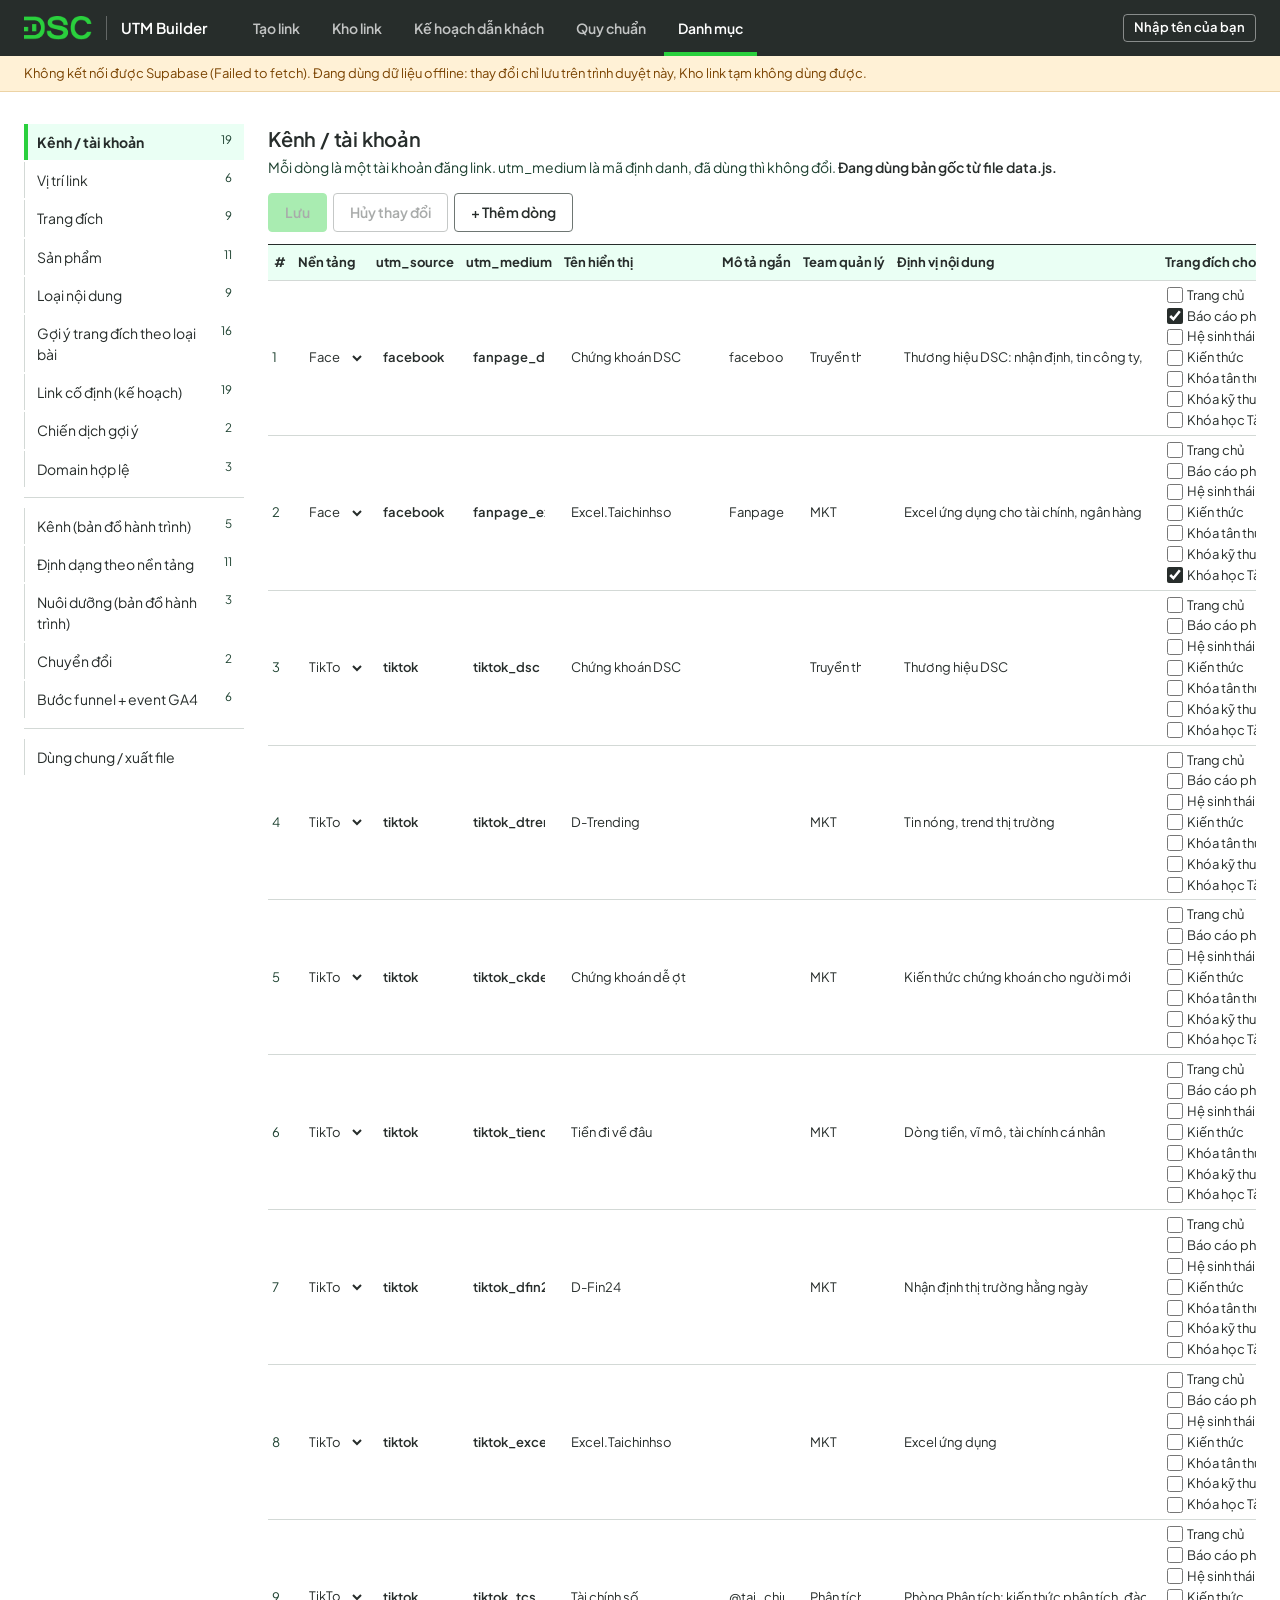
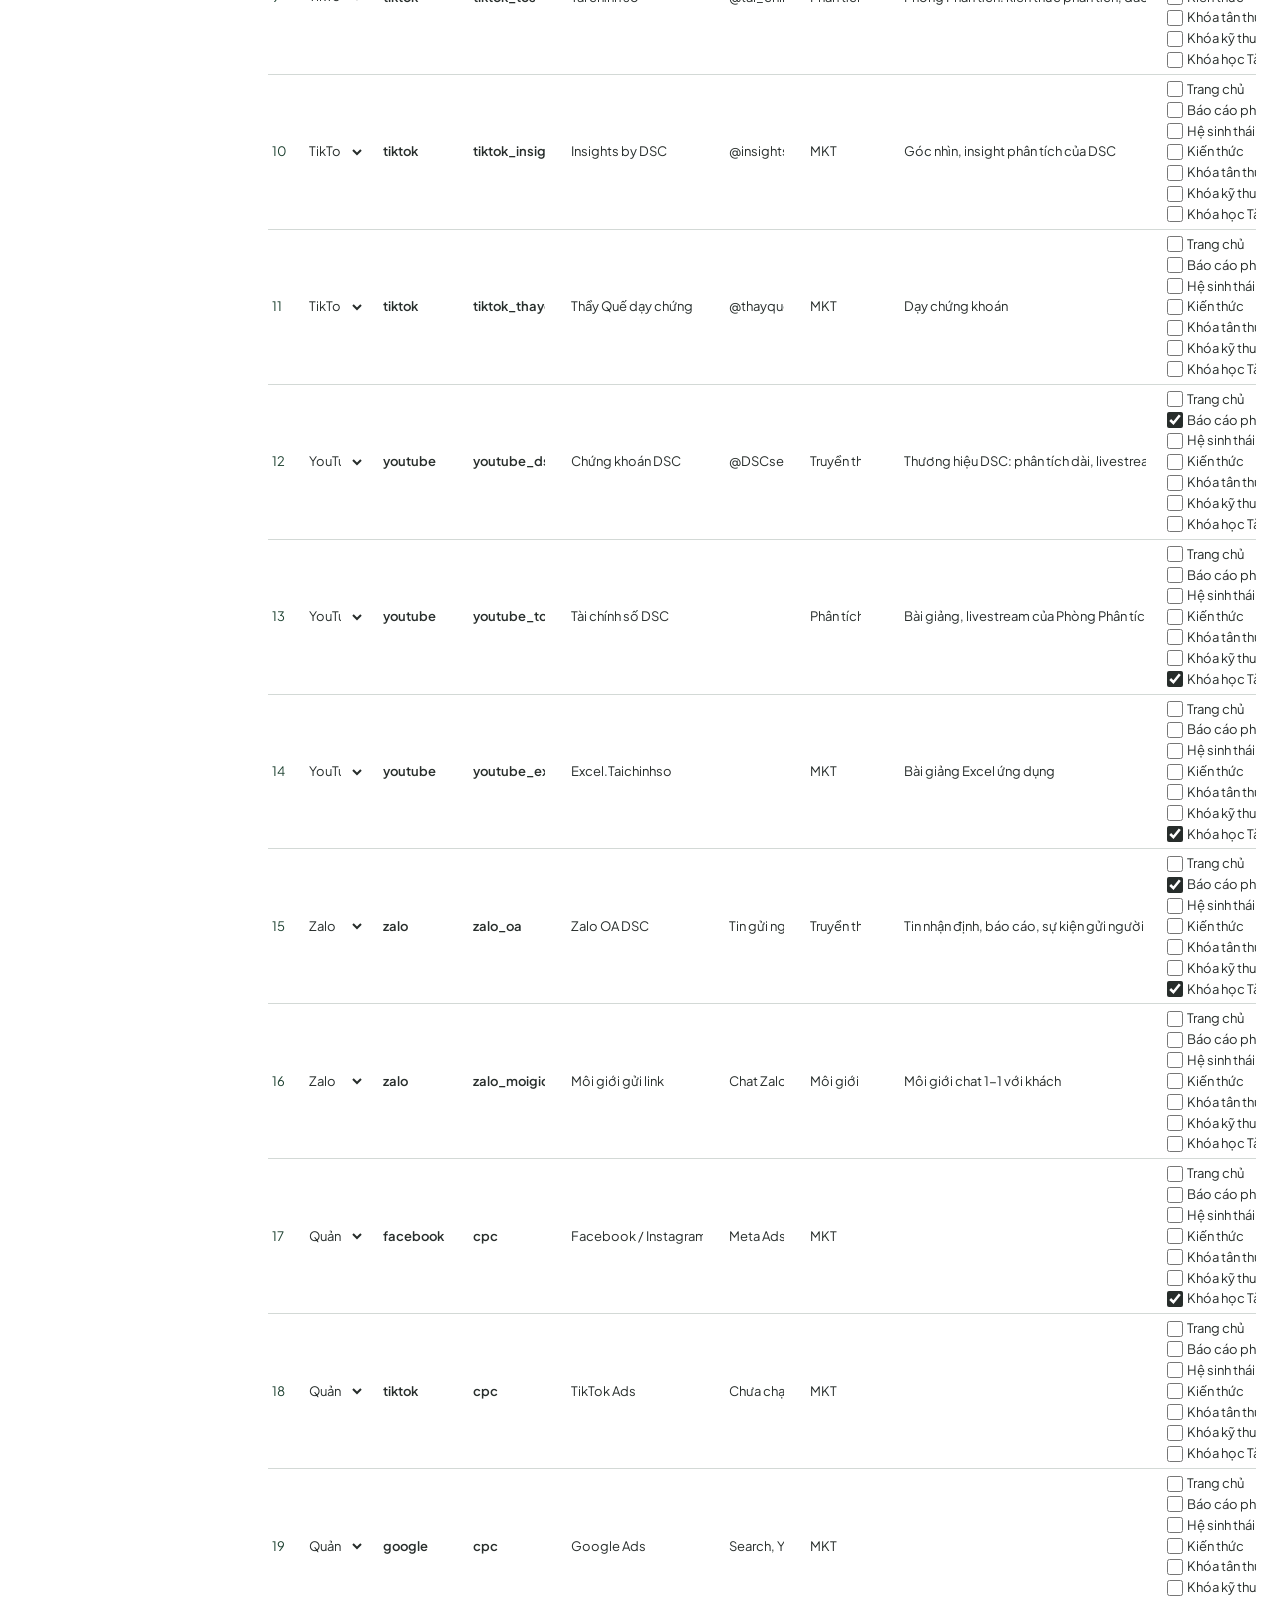
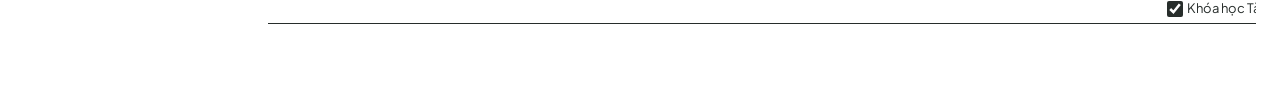
==== commit 39b760cc: "Add shared Supabase storage, link library and quick templates - Kho link (thu-vien.html): shared lib" ====
--- a/danh-muc.html
+++ b/danh-muc.html
@@ -372,9 +372,9 @@
     DSC.loadHist().forEach(h => items.set(h.url, { url: h.url, label: h.label }));
     Object.entries(shorts).forEach(([url, short_url]) => items.set(url, Object.assign(items.get(url) || { url }, { short_url })));
     let n = 0;
-    for (const it of items.values()) { if (await DSC.saveLink(it)) n++; }
+    for (const it of items.values()) { if (await DSC.saveLink(it, true)) n++; }
     D = DSC.loadData(); render();
-    toast(`Đã đưa lên ${res.filter(Boolean).length}/${DSC.COLLECTIONS.length} mục danh mục và ${n} link.`, 4000);
+    toast(`Đã đưa lên ${res.filter(Boolean).length}/${DSC.COLLECTIONS.length} mục danh mục và ${n}/${items.size} link` + (n < items.size ? " (link ngoài dsc.com.vn được bỏ qua)." : "."), 5000);
   }
   document.addEventListener("dsc-save-failed", () => { D = DSC.loadData(); });
   function toast(t) { const x = el("div", { class: "toast", role: "status" }, t); document.body.append(x); setTimeout(() => x.remove(), 2600); }
--- a/assets/style.css
+++ b/assets/style.css
@@ -92,7 +92,7 @@
 .ico svg { width: 100%; height: 100%; }
 .badge { font-size: 13px; font-weight: 600; color: var(--ink); padding: 1px 0; display: inline-flex; align-items: center; gap: 6px; white-space: nowrap; }
 .badge .ico { width: 16px; height: 16px; color: var(--c, var(--ink)); }
-input[type=text], input[type=url], input[type=password], select, textarea { font: inherit; font-size: 15px; color: var(--ink); background: var(--field); border: 1px solid var(--line-strong); border-radius: var(--r-sm); padding: 9px 12px; width: 100%; }
+input[type=text], input[type=url], input[type=search], input[type=password], select, textarea { font: inherit; font-size: 15px; color: var(--ink); background: var(--field); border: 1px solid var(--line-strong); border-radius: var(--r-sm); padding: 9px 12px; width: 100%; }
 input::placeholder, textarea::placeholder { color: #69716e; }
 input:hover, select:hover, textarea:hover { border-color: var(--ink); }
 input:focus, select:focus, textarea:focus { border-color: var(--ink); outline: none; box-shadow: inset 0 0 0 1px var(--ink); }
@@ -831,3 +831,57 @@
 .io h3 { margin: 0; font-size: 15px; font-weight: 700; }
 .io p { margin: 0; font-size: 13px; color: var(--muted); }
 @media (max-width: 860px) { .cat { grid-template-columns: 1fr; } .cat-nav { position: static; flex-direction: row; flex-wrap: wrap; } .io { grid-template-columns: 1fr; } }
+
+/* ===== Shared data: who-am-I dialog, source notes ===== */
+.who-dlg { border: 0; border-top: 8px solid var(--lime); padding: 0; width: min(440px, calc(100vw - 32px)); color: var(--ink); }
+.who-dlg::backdrop { background: rgba(39, 45, 43, .55); }
+.who-dlg form { padding: 20px 24px; display: flex; flex-direction: column; gap: 12px; }
+.who-dlg h2 { margin: 0; font-size: 20px; font-weight: 600; }
+.who-dlg p { margin: 0; font-size: 14px; color: var(--muted); }
+.who-f { display: flex; justify-content: flex-end; }
+.who-btn { font-size: 13px; padding: 5px 10px; }
+.src-note { font-weight: 600; color: var(--ink); }
+.src-note.local { color: var(--warn); }
+.io-sep { border: 0; border-top: 1px solid var(--hairline); margin: 24px 0; }
+.hist-more { margin: 8px 0 0; font-size: 13px; }
+.hist-more a { color: var(--white); }
+
+/* ===== Quick templates (Tạo link, column A) ===== */
+.tpls { padding-bottom: 14px; margin-bottom: 14px; border-bottom: 1px solid var(--hairline); display: flex; flex-direction: column; gap: 8px; }
+.tpls-h { display: flex; align-items: baseline; gap: 8px; }
+.tpls-h b { font-size: 15px; }
+.tpls-h small { color: var(--muted); font-size: 12px; flex: 1; }
+.tpls-q { padding: 6px 10px !important; font-size: 13px !important; }
+.tpl-list { display: flex; flex-direction: column; gap: 4px; max-height: 260px; overflow-y: auto; }
+.tpl { display: flex; align-items: stretch; gap: 4px; }
+.tpl-b { flex: 1; min-width: 0; font: inherit; text-align: left; display: flex; gap: 8px; align-items: flex-start; padding: 7px 10px; border: 1px solid var(--line); border-left: 4px solid var(--c); border-radius: var(--r-sm); background: var(--surface); color: var(--ink); cursor: pointer; }
+.tpl-b:hover { border-color: var(--ink); border-left-color: var(--c); background: var(--surface-alt); }
+.tpl-b .ico { width: 18px; height: 18px; flex: none; color: var(--c); margin-top: 1px; }
+.tpl-b span { min-width: 0; display: flex; flex-direction: column; }
+.tpl-b b { font-size: 13.5px; }
+.tpl-b small { font-size: 12px; color: var(--muted); white-space: nowrap; overflow: hidden; text-overflow: ellipsis; }
+.tpl-x { font: inherit; border: 1px solid var(--line-strong); background: var(--surface); border-radius: var(--r-sm); color: #a3261e; cursor: pointer; padding: 0 10px; }
+.tpl-x:hover { border-color: #a3261e; }
+
+/* ===== Link library (thu-vien.html) ===== */
+.lib-bar { display: flex; flex-direction: column; gap: 10px; margin-bottom: 16px; padding: 14px 16px; background: var(--surface-alt); border-top: 4px solid var(--gunmetal); }
+.lib-bar .flt { margin: 0; }
+.lib-sel { display: grid; grid-template-columns: repeat(auto-fit, minmax(170px, 1fr)); gap: 8px; }
+.lib-sel select { font-size: 14px; padding: 7px 10px; }
+.lib-sum { display: flex; gap: 8px; align-items: center; }
+.lib-sum .grow { flex: 1; }
+.slots.lib { grid-template-columns: repeat(auto-fill, minmax(460px, 1fr)); }
+.lib-row .btns { grid-row: 1; }
+.lib-row .t .tag { font-weight: 600; color: var(--ink); background: var(--surface-alt); margin-left: 4px; vertical-align: 1px; }
+.lib-row .t .tag.fix { color: var(--white); background: var(--gunmetal); }
+.lib-acts { display: flex; flex-wrap: wrap; gap: 4px 14px; margin-top: 6px; }
+.lib-acts .danger { color: #a3261e; }
+.lib-row.off { background: #f4f5f5; }
+.lib-row.off .t { color: var(--muted); text-decoration: line-through; }
+.lib-edit { display: flex; gap: 6px; margin-top: 6px; }
+.lib-edit .lib-placed { flex: 1; font-size: 13px; padding: 5px 8px; }
+.lib-edit .lib-status { width: auto; font-size: 13px; padding: 5px 8px; font-weight: 600; }
+.lib-status.s-replace { background: var(--warn-bg); color: var(--warn); }
+.lib-status.s-retired { color: var(--muted); }
+.lib-more { text-align: center; margin-top: 16px; }
+@media (max-width: 640px) { .slots.lib { grid-template-columns: 1fr; } }
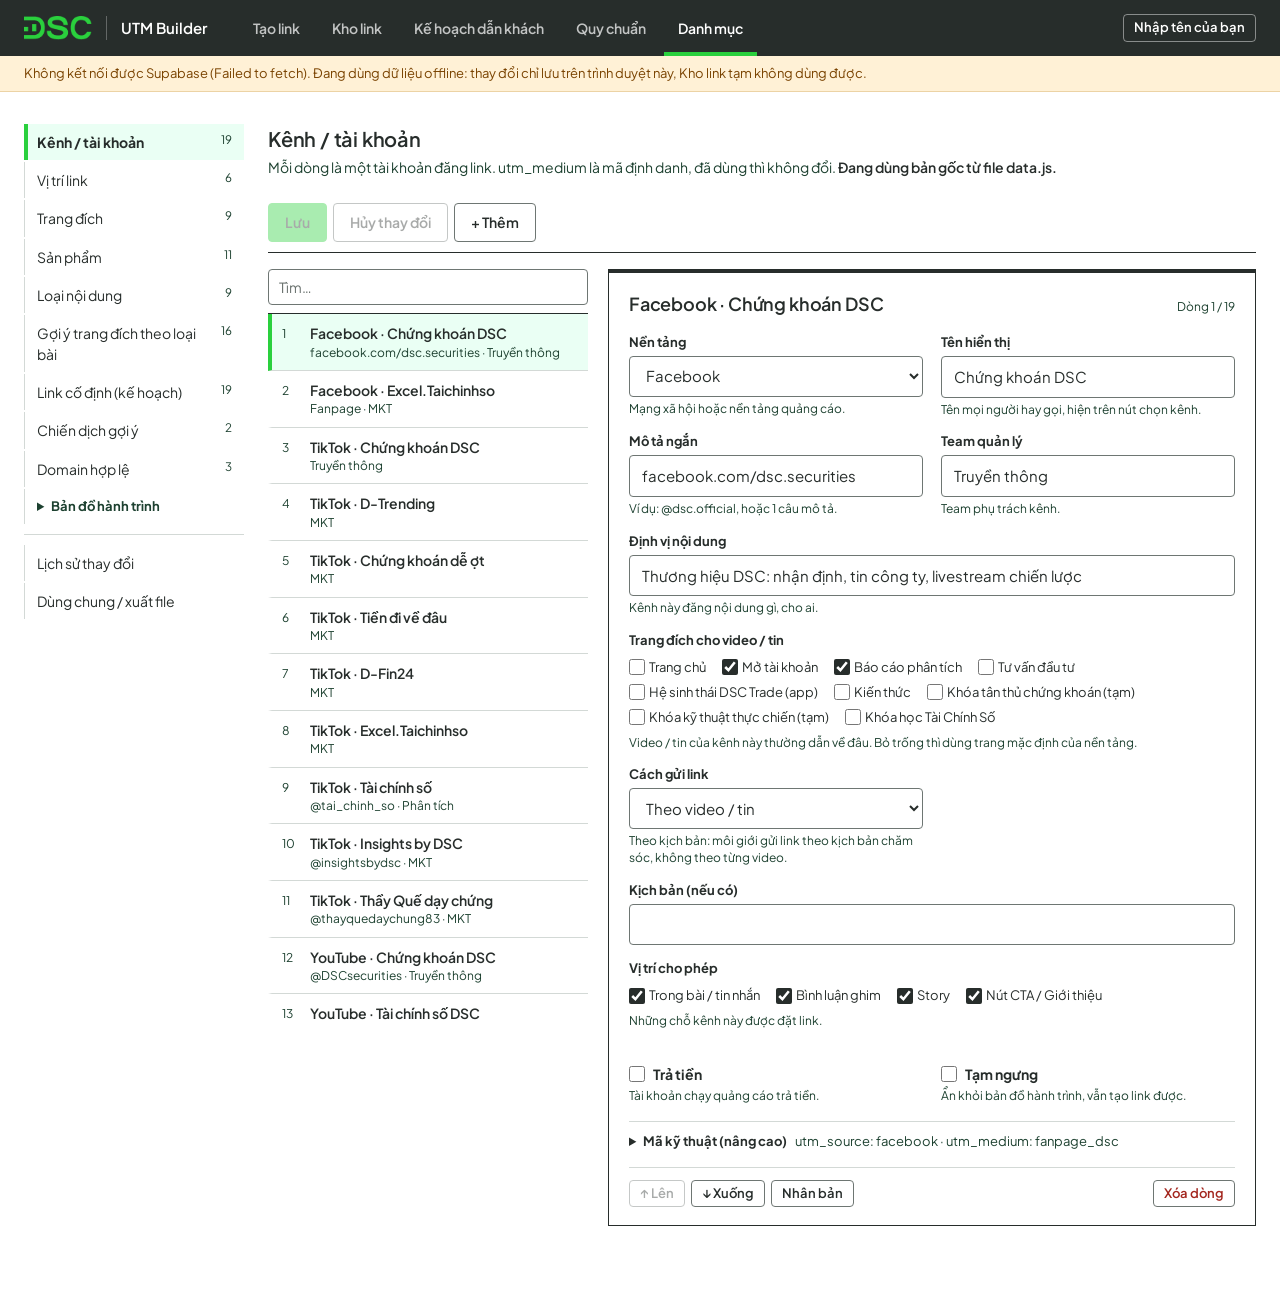
==== commit b1f014b2: "Catalog editor, audit history, slot links and per-platform positions - Danh muc: list + form editor," ====
--- a/danh-muc.html
+++ b/danh-muc.html
@@ -144,8 +144,8 @@
   };
   function landingOpts() { return [["", "Chọn…"], ...D.landings.map(l => [l.id, `${DSC.landingLabel(l)} (${l.site})${l.state === "off" ? " – đã tắt" : ""}`])]; }
 
-  let cur = (location.hash.slice(1) in SCHEMA) || location.hash === "#io" ? location.hash.slice(1) : "accounts";
-  let work = cur === "io" ? null : clone(D[cur]), dirty = false;
+  let cur = (location.hash.slice(1) in SCHEMA) || location.hash === "#io" || location.hash === "#history" ? location.hash.slice(1) : "accounts";
+  let work = cur in SCHEMA ? clone(D[cur]) : null, dirty = false;
 
   // ===== Validation =====
   function validate(key, rows) {
@@ -179,23 +179,90 @@
     return w;
   }
 
+  // ===== Plain-language labels for the list and the form =====
+  const platName = p => (PLATFORMS[p] || PLATFORMS.other).name;
+  const landName = id => { const l = D.landings.find(x => x.id === id); return l ? DSC.landingLabel(l) : id || "?"; };
+  const acctName = m => { const a = D.accounts.find(x => x.m === m); return a ? DSC.accountName(a) : m || "?"; };
+  const FMT_NAME = { short: "Video ngắn", long: "Video dài", live: "Livestream", msg: "Tin nhắn", ad: "Quảng cáo" };
+  const STATE_NAME = { tam: "Tạm thời", off: "Đã tắt" };
+  const ITEM = {
+    accounts: { t: r => `${platName(r.p)} · ${r.name || "(chưa đặt tên)"}`, s: r => [r.paid ? "Trả tiền" : "", r.inactive ? "Tạm ngưng" : "", r.sub, r.owner].filter(Boolean).join(" · ") },
+    positions: { t: r => r.label || "(chưa đặt tên)", s: r => r.help },
+    landings: { t: r => r.label || "(chưa đặt tên)", s: r => [r.site, STATE_NAME[r.state], DSC.displayUrl(r.url)].filter(Boolean).join(" · ") },
+    products: { t: r => r.name || "(chưa đặt tên)", s: r => r.group },
+    prefixes: { t: r => r.label || "(chưa đặt tên)", s: r => r.help },
+    routes: { t: r => `${(D.prefixes.find(x => x.code === r.prefix) || {}).label || r.prefix || "?"} → ${landName(r.to)}`, s: () => "" },
+    slots: { t: r => `${acctName(r.m)} · ${r.where || "?"}`, s: r => "→ " + landName(r.to) },
+    campaigns: { t: r => r.name || "(chưa đặt tên)", s: () => "" },
+    hosts: { t: r => r.host || "(trống)", s: () => "" },
+    groups: { t: r => r.name || "(chưa đặt tên)", s: r => r.role },
+    formats: { t: r => `${platName(r.p)} · ${r.label || "?"}`, s: r => FMT_NAME[r.fmt] || r.fmt },
+    hubs: { t: r => r.name || "(chưa đặt tên)", s: r => `${(r.landings || []).length} trang` },
+    conversions: { t: r => r.name || "(chưa đặt tên)", s: r => r.main ? "Đích chính" : "" },
+    steps: { t: r => `${(D.conversions.find(c => c.id === r.conv) || {}).name || r.conv || "?"} · ${r.step || "?"}`, s: r => r.event }
+  };
+  const itemTitle = (k, r) => (ITEM[k] || { t: r => JSON.stringify(r) }).t(r);
+  const itemSub = (k, r) => (ITEM[k] || { s: () => "" }).s(r) || "";
+  // One-line explanation under each field
+  const HELP = {
+    accounts: {
+      p: "Mạng xã hội hoặc nền tảng quảng cáo.",
+      s: "Thường là tên nền tảng: facebook, tiktok, youtube, zalo. Quảng cáo Google ghi google.",
+      m: "Mã riêng của tài khoản, ví dụ fanpage_dsc. Quảng cáo luôn là cpc. Đã dùng thì không đổi.",
+      name: "Tên mọi người hay gọi, hiện trên nút chọn kênh.", sub: "Ví dụ: @dsc.official, hoặc 1 câu mô tả.",
+      owner: "Team phụ trách kênh.", focus: "Kênh này đăng nội dung gì, cho ai.",
+      to: "Video / tin của kênh này thường dẫn về đâu. Bỏ trống thì dùng trang mặc định của nền tảng.",
+      mode: "Theo kịch bản: môi giới gửi link theo kịch bản chăm sóc, không theo từng video.",
+      pos: "Những chỗ kênh này được đặt link.", paid: "Tài khoản chạy quảng cáo trả tiền.", inactive: "Ẩn khỏi bản đồ hành trình, vẫn tạo link được."
+    },
+    positions: { label: "Tên hiển thị trên nút chọn vị trí.", code: "Đứng đầu utm_content. Để trống nghĩa là “trong bài”.", help: "Giải thích ngắn, hiện dưới nút." },
+    landings: {
+      id: "Mã nội bộ để các mục khác trỏ tới, không xuất hiện trong link.", site: "Web chính hoặc Tài Chính Số.", label: "Tên trang mọi người hay gọi.",
+      url: "Địa chỉ đầy đủ, phải thuộc dsc.com.vn.", product: "Tự điền sản phẩm khi chọn trang này.",
+      state: "Tạm thời: hiện cảnh báo khi tạo link. Đã tắt: ẩn khỏi Tạo link và bản đồ.", note: "Ví dụ: sẽ tắt khi Tài Chính Số chuyển xong."
+    },
+    products: { group: "Nhóm để gom trong ô chọn.", name: "Tên sản phẩm.", code: "Giá trị utm_product. Đã dùng thì không đổi." },
+    prefixes: { label: "Tên loại bài.", code: "Đứng đầu utm_content, ví dụ nhan_dinh. Đã dùng thì không đổi.", help: "Ví dụ ngắn, hiện dưới nút." },
+    routes: { prefix: "Khi chọn loại bài này…", to: "…trang Tạo link gợi ý trang đích này. Dòng ở trên được gợi ý trước." },
+    slots: {
+      m: "Tài khoản đặt link cố định.", pos: "bio: trang hồ sơ, nút CTA. menu: menu Zalo OA.", where: "Tên ngắn, ví dụ “Nút CTA”, “Link 1 trang kênh”.",
+      how: "Các bước bấm trên nền tảng để dán link.", to: "Link cố định dẫn về trang nào. Đổi trang thì phải cài lại link trên kênh."
+    },
+    campaigns: { name: "Tên chiến dịch, hiện trong ô gợi ý ở trang Tạo link." },
+    hosts: { host: "Tên miền thuộc dsc.com.vn. Link ngoài danh sách sẽ bị cảnh báo." },
+    steps: { event: "Đúng tên event đã cài trên GA4.", key: "Bước chuyển đổi cuối cùng." }
+  };
+  const ADVANCED = ["groups", "formats", "hubs", "conversions", "steps"];
+
   // ===== Render =====
   function renderNav() {
     const nav = $("catNav"); nav.innerHTML = "";
-    Object.entries(SCHEMA).forEach(([k, S]) => (k === "groups" ? nav.append(el("hr")) : 0, nav.append(el("button", { type: "button", role: "tab", "aria-selected": String(k === cur), onclick: () => go(k) },
-      el("span", {}, S.title, D.custom.includes(k) ? el("span", { class: "dotc", title: "Chỉnh riêng trên trình duyệt này" }) : null), el("small", {}, D[k].length)))));
-    nav.append(el("hr"), el("button", { type: "button", role: "tab", "aria-selected": String(cur === "io"), onclick: () => go("io") }, el("span", {}, DSC.configured() ? "Dùng chung / xuất file" : "Xuất / nhập file")));
+    const btn = k => el("button", { type: "button", role: "tab", "aria-selected": String(k === cur), onclick: () => go(k) },
+      el("span", {}, SCHEMA[k].title, D.custom.includes(k) ? el("span", { class: "dotc", title: "Chỉnh riêng trên trình duyệt này" }) : null), el("small", {}, D[k].length));
+    Object.keys(SCHEMA).filter(k => !ADVANCED.includes(k)).forEach(k => nav.append(btn(k)));
+    nav.append(el("details", { class: "cat-adv", open: ADVANCED.includes(cur) || null },
+      el("summary", {}, "Bản đồ hành trình"), ADVANCED.map(btn)));
+    nav.append(el("hr"));
+    if (DSC.configured()) nav.append(el("button", { type: "button", role: "tab", "aria-selected": String(cur === "history"), onclick: () => go("history") }, el("span", {}, "Lịch sử thay đổi")));
+    nav.append(el("button", { type: "button", role: "tab", "aria-selected": String(cur === "io"), onclick: () => go("io") }, el("span", {}, DSC.configured() ? "Dùng chung / xuất file" : "Xuất / nhập file")));
   }
   function go(k) {
     if (dirty && !confirm("Có thay đổi chưa lưu. Bỏ thay đổi?")) return;
     cur = k; history.replaceState(null, "", "#" + k);
-    work = k === "io" ? null : clone(D[k]); dirty = false; render();
+    work = k in SCHEMA ? clone(D[k]) : null; dirty = false; sel = 0; q = ""; render();
   }
 
   function cellInput(c, r, i) {
     const set = v => { r[c.k] = v; touch(); };
     if (c.type === "select") {
-      const s = el("select", { "aria-label": c.label, onchange: e => set(e.target.value) }, c.options().map(([v, t]) => el("option", { value: v }, t)));
+      const s = el("select", { "aria-label": c.label, onchange: e => {
+        set(e.target.value);
+        // Platform change: drop positions the new platform lacks and redraw the position checkboxes
+        if (c.k === "p" && cur === "accounts") {
+          if (r.pos) { r.pos = r.pos.filter(p => DSC.posAllowed(p, r.p)); if (!r.pos.length) delete r.pos; }
+          renderForm();
+        }
+      } }, c.options().map(([v, t]) => el("option", { value: v }, t)));
       s.value = r[c.k] || "";
       if (r[c.k] && s.value !== r[c.k]) { s.append(el("option", { value: r[c.k] }, r[c.k] + " (không tồn tại)")); s.value = r[c.k]; }
       return s;
@@ -210,63 +277,203 @@
         } }), t)));
     }
     if (c.type === "pos") {
-      const cur = new Set(r.pos || []);
-      return el("div", { class: "pos-multi" }, Object.keys(POS).map(p => el("label", {},
+      // Only positions that exist on this account's platform, worded the platform's way
+      const opts = Object.keys(POS).filter(p => DSC.posAllowed(p, r.p));
+      const cur = new Set((r.pos || []).filter(p => opts.includes(p)));
+      return el("div", { class: "pos-multi" }, opts.map(p => el("label", {},
         el("input", { type: "checkbox", checked: cur.has(p), onchange: e => {
           e.target.checked ? cur.add(p) : cur.delete(p);
-          r.pos = Object.keys(POS).filter(x => cur.has(x)); if (!r.pos.length) delete r.pos; touch();
-        } }), (POS[p] || {}).label || p || "trong bài")));
+          r.pos = opts.filter(x => cur.has(x)); if (!r.pos.length) delete r.pos; touch();
+        } }), DSC.posLabel(p, r.p) || p || "trong bài")));
     }
     const listId = c.list ? `dl_${c.k}` : null;
     const inp = el("input", { type: c.type === "url" ? "url" : "text", class: c.type === "code" ? "code" : "", value: r[c.k] || "", "aria-label": c.label, list: listId,
-      style: c.wide ? { minWidth: "260px" } : null,
       oninput: e => { r[c.k] = e.target.value; touch(); },
       onchange: e => {
         if (c.type === "code") { const v = slug(e.target.value); e.target.value = v; r[c.k] = v; }
         // Auto-fill code from name when the code is still empty
-        if (c.slugTo && !r[c.slugTo]) { r[c.slugTo] = slug(e.target.value); const t = e.target.closest("tr").querySelector(`[data-k="${c.slugTo}"] input`); if (t) t.value = r[c.slugTo]; }
+        if (c.slugTo && !r[c.slugTo]) { r[c.slugTo] = slug(e.target.value); const t = $("main").querySelector(`[data-k="${c.slugTo}"] input`); if (t) t.value = r[c.slugTo]; }
         touch();
       } });
     return inp;
   }
 
-  function touch() { dirty = true; renderWarns(); $("saveBtn").disabled = false; $("undoBtn").disabled = false; }
+  // Editor state: selected row, search, rows added this session (codes open), rows whose codes were unlocked
+  let sel = 0, q = "";
+  // danh-muc.html?k=<row key>#slots opens that row (used by "Sửa trong kế hoạch" in Kho link)
+  { const k0 = new URLSearchParams(location.search).get("k");
+    if (k0 && work) { const i = work.findIndex(r => SCHEMA[cur].key(r) === k0); if (i >= 0) sel = i; } }
+  let fresh = new WeakSet(), unlocked = new WeakSet();
+
+  function touch() {
+    dirty = true;
+    $("saveBtn").disabled = false; $("undoBtn").disabled = false;
+    renderList(); renderWarns();
+  }
 
   function renderWarns() {
     const w = validate(cur, work), ul = $("warns"); ul.innerHTML = "";
-    w.forEach(([, t]) => ul.append(el("li", {}, t)));
-    document.querySelectorAll("#ed tbody tr").forEach((tr, i) => tr.classList.toggle("bad", w.some(x => x[0] === i)));
+    w.forEach(([i, t]) => ul.append(el("li", {}, i >= 0
+      ? el("button", { type: "button", class: "qe-link", onclick: () => pick(i) }, t)
+      : t)));
+    document.querySelectorAll("#ceList .ce-item").forEach(b => b.classList.toggle("bad", w.some(x => x[0] === +b.dataset.i)));
+  }
+
+  function pick(i) { sel = i; renderList(); renderForm(); const f = $("ceForm").querySelector("input, select, textarea"); if (f) f.focus({ preventScroll: true }); }
+
+  function renderList() {
+    const box = $("ceList"); if (!box) return;
+    box.innerHTML = "";
+    const qq = slug(q);
+    const w = validate(cur, work);
+    work.forEach((r, i) => {
+      const t = itemTitle(cur, r), sub = itemSub(cur, r);
+      if (qq && !slug(t + " " + sub + " " + JSON.stringify(r)).includes(qq)) return;
+      box.append(el("button", { type: "button", class: "ce-item" + (w.some(x => x[0] === i) ? " bad" : ""), "data-i": i, "aria-current": i === sel ? "true" : null, onclick: () => pick(i) },
+        el("span", { class: "ce-n" }, i + 1),
+        el("span", { class: "ce-t" }, el("b", {}, t, fresh.has(r) ? el("em", {}, "mới") : null), sub ? el("small", {}, sub) : null)));
+    });
+    if (!box.children.length) box.append(el("p", { class: "hint" }, work.length ? "Không có dòng nào khớp." : "Chưa có dòng nào. Bấm + Thêm."));
+  }
+
+  function field(c, r) {
+    const help = (HELP[cur] || {})[c.k];
+    const full = c.type === "multi" || c.type === "pos" || c.wide;
+    if (c.type === "bool") return el("div", { class: "ce-field ce-bool", "data-k": c.k },
+      el("label", {}, cellInput(c, r), el("b", {}, c.label)), help ? el("small", {}, help) : null);
+    return el("div", { class: "ce-field" + (full ? " full" : ""), "data-k": c.k },
+      el("span", { class: "ce-l" }, c.label), cellInput(c, r), help ? el("small", {}, help) : null);
+  }
+
+  function renderForm() {
+    const box = $("ceForm"); if (!box) return;
+    box.innerHTML = "";
+    const S = SCHEMA[cur], r = work[sel];
+    if (!r) { box.append(el("p", { class: "hint ce-empty" }, "Chọn một dòng bên trái, hoặc bấm “+ Thêm”.")); return; }
+    const codes = S.cols.filter(c => c.type === "code"), mainCols = S.cols.filter(c => c.type !== "code");
+    box.append(el("div", { class: "ce-fh" }, el("h3", {}, itemTitle(cur, r)), el("small", {}, `Dòng ${sel + 1} / ${work.length}`)));
+    box.append(el("div", { class: "ce-grid" }, mainCols.map(c => field(c, r))));
+    if (codes.length) {
+      const open = fresh.has(r) || unlocked.has(r) || codes.some(c => !r[c.k] && !(cur === "positions" && c.k === "code"));
+      const locked = !fresh.has(r) && !unlocked.has(r);
+      box.append(el("details", { class: "ce-codes", open: open || null },
+        el("summary", {}, "Mã kỹ thuật (nâng cao)", el("span", {}, codes.map(c => `${c.label}: ${r[c.k] || "—"}`).join(" · "))),
+        el("div", { class: "ce-grid" }, codes.map(c => {
+          const f = field(c, r);
+          if (locked) { const i = f.querySelector("input"); i.readOnly = true; i.title = "Bấm “Đổi mã” để sửa"; }
+          return f;
+        })),
+        locked ? el("p", { class: "hint" }, "Mã đã dùng trong link và báo cáo GA4. Đổi mã sẽ tách lịch sử làm đôi. ",
+          el("button", { type: "button", class: "qe-link", onclick: () => {
+            if (!confirm("Đổi mã đã dùng sẽ làm GA4 đếm kênh / sản phẩm này thành 2 dòng khác nhau. Vẫn đổi?")) return;
+            unlocked.add(r); renderForm();
+          } }, "Đổi mã"))
+          : el("p", { class: "hint" }, fresh.has(r) ? "Mã tự sinh từ tên khi để trống. Viết thường, không dấu, nối bằng dấu gạch dưới." : "Đang mở khóa: sửa cẩn thận.")));
+    }
+    const move = d => { const j = sel + d; if (j < 0 || j >= work.length) return; [work[sel], work[j]] = [work[j], work[sel]]; sel = j; touch(); renderForm(); };
+    box.append(el("div", { class: "ce-acts" },
+      el("button", { type: "button", class: "btn ghost sm", disabled: sel === 0 || null, onclick: () => move(-1) }, "↑ Lên"),
+      el("button", { type: "button", class: "btn ghost sm", disabled: sel === work.length - 1 || null, onclick: () => move(1) }, "↓ Xuống"),
+      el("button", { type: "button", class: "btn ghost sm", title: "Tạo dòng mới giống dòng này", onclick: () => {
+        const c = clone(r); codes.forEach(x => { if (x.k !== "code" || cur !== "positions") c[x.k] = ""; });
+        work.splice(sel + 1, 0, c); fresh.add(c); sel++; touch(); renderForm();
+      } }, "Nhân bản"),
+      el("span", { class: "grow" }),
+      el("button", { type: "button", class: "btn ghost sm danger", onclick: () => {
+        if (!fresh.has(r) && !confirm(`Xóa “${itemTitle(cur, r)}”? (Bấm Lưu mới có hiệu lực.)`)) return;
+        work.splice(sel, 1); sel = Math.min(sel, work.length - 1); touch(); renderForm();
+      } }, "Xóa dòng")));
   }
 
   function render() {
     renderNav();
     const m = $("main"); m.innerHTML = "";
     if (cur === "io") return renderIO(m);
+    if (cur === "history") return renderHistory(m);
     const S = SCHEMA[cur];
+    if (sel >= work.length) sel = Math.max(0, work.length - 1);
     m.append(el("h2", {}, S.title), el("p", {}, S.desc, " ", sourceNote(cur)));
-    m.append(el("div", { class: "tbar" },
-      el("button", { type: "button", class: "btn", id: "saveBtn", disabled: !dirty, onclick: save }, "Lưu"),
-      el("button", { type: "button", class: "btn ghost", id: "undoBtn", disabled: !dirty, onclick: () => { work = clone(D[cur]); dirty = false; render(); } }, "Hủy thay đổi"),
-      el("button", { type: "button", class: "btn ghost", onclick: () => { work.push(S.blank()); touch(); render(); const rows = document.querySelectorAll("#ed tbody tr"); const last = rows[rows.length - 1]; last.classList.add("new"); const f = last.querySelector("input, select"); if (f) f.focus(); } }, "+ Thêm dòng"),
+    m.append(el("div", { class: "tbar ce-bar" },
+      el("button", { type: "button", class: "btn", id: "saveBtn", disabled: !dirty, onclick: save }, DSC.isOnline() ? "Lưu cho cả team" : "Lưu"),
+      el("button", { type: "button", class: "btn ghost", id: "undoBtn", disabled: !dirty, onclick: () => { work = clone(D[cur]); fresh = new WeakSet(); unlocked = new WeakSet(); dirty = false; render(); } }, "Hủy thay đổi"),
+      el("button", { type: "button", class: "btn ghost", onclick: () => {
+        const r = S.blank(); work.push(r); fresh.add(r); sel = work.length - 1; q = ""; touch(); render();
+        const f = $("ceForm").querySelector("input:not([readonly]), select"); if (f) f.focus();
+      } }, "+ Thêm"),
       el("span", { class: "grow" }),
       D.custom.includes(cur) || D.shared.includes(cur) ? el("button", { type: "button", class: "btn ghost danger", onclick: async () => {
-        if (!confirm(D.shared.includes(cur) ? "Đưa mục này về bản gốc trong data.js cho CẢ TEAM? Bản hiện tại vẫn khôi phục được trong lịch sử Supabase." : "Bỏ mọi chỉnh sửa của mục này, quay về bản gốc trong data.js?")) return;
+        if (!confirm(D.shared.includes(cur) ? "Đưa mục này về bản gốc trong data.js cho CẢ TEAM? Bản hiện tại vẫn khôi phục được ở Lịch sử thay đổi." : "Bỏ mọi chỉnh sửa của mục này, quay về bản gốc trong data.js?")) return;
         await DSC.resetCollection(cur); D = DSC.loadData(); work = clone(D[cur]); dirty = false; render(); } }, "Về bản gốc") : null));
-    m.querySelector(".tbar #saveBtn").disabled = !dirty; m.querySelector(".tbar #undoBtn").disabled = !dirty;
 
     // Datalists for free-text columns with suggestions
     S.cols.filter(c => c.list).forEach(c => m.append(el("datalist", { id: `dl_${c.k}` }, c.list().map(v => el("option", { value: v })))));
-    const table = el("table", { class: "ed", id: "ed" },
-      el("thead", {}, el("tr", {}, el("th", {}, "#"), S.cols.map(c => el("th", {}, c.label)), el("th", {}))),
-      el("tbody", {}, work.map((r, i) => el("tr", {},
-        el("td", { class: "x hint" }, i + 1),
-        S.cols.map(c => el("td", { "data-k": c.k }, cellInput(c, r, i))),
-        el("td", { class: "x" },
-          el("button", { type: "button", title: "Lên", onclick: () => { if (i) { [work[i - 1], work[i]] = [work[i], work[i - 1]]; touch(); render(); } } }, "↑"),
-          el("button", { type: "button", title: "Xuống", onclick: () => { if (i < work.length - 1) { [work[i + 1], work[i]] = [work[i], work[i + 1]]; touch(); render(); } } }, "↓"),
-          el("button", { type: "button", title: "Xóa dòng", onclick: () => { work.splice(i, 1); touch(); render(); } }, "✕"))))));
-    m.append(el("div", { class: "tbl-wrap" }, table), el("ul", { class: "warns", id: "warns" }));
-    renderWarns();
+    m.append(el("div", { class: "ce" },
+      el("div", { class: "ce-side" },
+        work.length > 6 ? el("input", { type: "search", class: "ce-q", placeholder: "Tìm…", value: q, "aria-label": "Tìm dòng", oninput: e => { q = e.target.value; renderList(); } }) : null,
+        el("div", { class: "ce-list", id: "ceList", role: "listbox", "aria-label": S.title })),
+      el("div", { class: "ce-form card", id: "ceForm" })),
+      el("ul", { class: "warns", id: "warns" }));
+    renderList(); renderForm(); renderWarns();
+  }
+
+  // ===== History: every saved change of the shared catalog (audit_log), with restore =====
+  let histKey = "";
+  async function renderHistory(m) {
+    m.append(el("h2", {}, "Lịch sử thay đổi"),
+      el("p", {}, "Mỗi lần ai đó lưu danh mục đều được ghi lại. Sửa nhầm thì bấm “Khôi phục” để đưa mục đó về đúng như trước lần sửa."));
+    if (!DSC.isOnline()) { m.append(el("p", { class: "hint" }, "Cần kết nối Supabase để xem lịch sử.")); return; }
+    const selK = el("select", { class: "ce-hsel", "aria-label": "Lọc theo mục", onchange: e => { histKey = e.target.value; render(); } },
+      el("option", { value: "" }, "Mọi mục"), Object.entries(SCHEMA).map(([k, S]) => el("option", { value: k }, S.title)));
+    selK.value = histKey;
+    const box = el("div", { class: "ce-hist" }, el("p", { class: "hint" }, "Đang tải…"));
+    m.append(el("div", { class: "tbar" }, selK), box);
+    let rows;
+    try {
+      rows = await DSC.api("audit_log?select=id,row_key,by,at,b:before->rows,a:after->rows&tbl=eq.catalog" +
+        (histKey ? "&row_key=eq." + encodeURIComponent(histKey) : "") + "&order=at.desc&limit=60");
+    } catch (e) { box.innerHTML = ""; box.append(el("p", { class: "hint" }, "Không tải được lịch sử: " + e.message)); return; }
+    box.innerHTML = "";
+    if (!rows.length) { box.append(el("p", { class: "hint" }, "Chưa có thay đổi nào.")); return; }
+    rows.forEach((h, idx) => {
+      const S = SCHEMA[h.row_key];
+      const d = diff(h.row_key, h.b || [], h.a || []);
+      const isCurrent = !rows.slice(0, idx).some(x => x.row_key === h.row_key);
+      box.append(el("article", { class: "ce-hrow" },
+        el("div", { class: "ce-hh" }, el("b", {}, S ? S.title : h.row_key), el("small", {}, `${fmtTime(h.at)} · ${h.by || "không tên"}`),
+          isCurrent ? el("span", { class: "tag" }, "bản đang dùng") : null),
+        !h.b ? el("p", { class: "hint" }, `Lần đầu đưa lên Supabase (${(h.a || []).length} dòng).`) : el("ul", { class: "ce-diff" },
+          d.add.length ? el("li", { class: "add" }, el("b", {}, "Thêm: "), list(d.add)) : null,
+          d.del.length ? el("li", { class: "del" }, el("b", {}, "Xóa: "), list(d.del)) : null,
+          d.chg.length ? el("li", { class: "chg" }, el("b", {}, "Sửa: "), list(d.chg)) : null,
+          d.moved ? el("li", {}, "Đổi thứ tự") : null,
+          !d.add.length && !d.del.length && !d.chg.length && !d.moved ? el("li", {}, "Không đổi nội dung") : null),
+        h.b && S ? el("button", { type: "button", class: "btn ghost sm", onclick: () => restore(h) }, "Khôi phục về trước lần sửa này") : null));
+    });
+  }
+  function list(items) { const max = 6; return items.slice(0, max).join(", ") + (items.length > max ? ` và ${items.length - max} dòng khác` : ""); }
+  // What changed between two versions of a collection, by row identity
+  function diff(k, before, after) {
+    const S = SCHEMA[k]; if (!S) return { add: [], del: [], chg: [], moved: false };
+    const kb = new Map(before.map(r => [S.key(r), r])), ka = new Map(after.map(r => [S.key(r), r]));
+    const labelOf = (r, f) => itemTitle(k, r) + (f && f.length ? ` (${f.join(", ")})` : "");
+    const add = [...ka.keys()].filter(x => !kb.has(x)).map(x => labelOf(ka.get(x)));
+    const del = [...kb.keys()].filter(x => !ka.has(x)).map(x => labelOf(kb.get(x)));
+    const chg = [];
+    ka.forEach((r, x) => {
+      const o = kb.get(x); if (!o) return;
+      const fields = [...new Set([...Object.keys(o), ...Object.keys(r)])].filter(f => JSON.stringify(o[f]) !== JSON.stringify(r[f]));
+      if (fields.length) chg.push(labelOf(r, fields.map(f => (S.cols.find(c => c.k === f) || { label: f }).label)));
+    });
+    const common = [...ka.keys()].filter(x => kb.has(x)), orderB = [...kb.keys()].filter(x => ka.has(x));
+    return { add, del, chg, moved: common.join("\u0001") !== orderB.join("\u0001") };
+  }
+  async function restore(h) {
+    const S = SCHEMA[h.row_key];
+    if (!confirm(`Đưa “${S.title}” về đúng như trước lần sửa lúc ${fmtTime(h.at)} cho cả team? (Có thể khôi phục ngược lại sau.)`)) return;
+    const ok = await DSC.saveCollection(h.row_key, h.b);
+    D = DSC.loadData();
+    if (ok) toast(`Đã khôi phục “${S.title}”.`);
+    render();
   }
 
   // Where the shown rows come from, in plain words
@@ -297,8 +504,12 @@
     const ok = await DSC.saveCollection(cur, work);
     D = DSC.loadData();
     if (!ok) { render(); return; }
-    work = clone(D[cur]); dirty = false; render();
+    work = clone(D[cur]); fresh = new WeakSet(); unlocked = new WeakSet(); dirty = false; render();
     toast(DSC.isOnline() ? "Đã lưu cho cả team." : "Đã lưu. Các trang khác dùng danh mục mới ngay trên trình duyệt này.");
+    // Fixed links depend on slots, landing pages and accounts: keep the library in step
+    if (DSC.isOnline() && ["slots", "landings", "accounts"].includes(cur)) DSC.syncFixedLinks(D).then(r => {
+      if (r.replace) toast(`${r.replace} link cố định cần cài lại trên kênh. Xem ở Kho link.`, 5000);
+    }).catch(() => {});
   }
 
   // ===== Import / export =====
--- a/assets/style.css
+++ b/assets/style.css
@@ -557,6 +557,73 @@
 .jcm-l b { font-size: 15px; }
 .jcm-m { display: flex; flex-direction: column; gap: 4px; }
 @media (max-width: 1100px) { .jc.jcommon { grid-template-columns: 1fr; } }
+
+/* ===== Quick edit on the journey map (assets/map-edit.js) ===== */
+.medit-bar { display: flex; align-items: center; gap: 12px; flex-wrap: wrap; }
+.medit-bar[hidden] { display: none; }
+.medit-bar > .hint { flex: 1; min-width: 240px; }
+.medit-bar.on { position: sticky; top: var(--bar-h); z-index: 20; background: var(--surface-alt); border: 1px solid var(--hairline); border-left: 5px solid var(--lime); padding: 8px 12px; }
+.me-help { flex: 1; min-width: 280px; font-size: 13px; }
+.me-act { display: flex; align-items: center; gap: 6px; flex-wrap: wrap; }
+.me-n { font-size: 13px; color: var(--muted); margin-right: 4px; }
+.me-dot { display: inline-block; width: 10px; height: 10px; border-radius: 50%; background: var(--lime); border: 2px solid var(--gunmetal); vertical-align: -1px; }
+.journey.editing .jc { position: relative; cursor: pointer; }
+.journey.editing .jc:not(.goalc):not(.pass):hover { box-shadow: inset 0 0 0 2px var(--lime); }
+.me-handle { position: absolute; right: -9px; top: 50%; width: 16px; height: 16px; margin-top: -8px; border-radius: 50%; background: var(--lime); border: 2px solid var(--gunmetal); cursor: crosshair; touch-action: none; z-index: 3; }
+.me-handle:hover { transform: scale(1.25); }
+.me-grip { cursor: grab; color: var(--line-strong); font-size: 16px; line-height: 1; padding: 0 2px; user-select: none; touch-action: none; }
+.me-grip:hover { color: var(--ink); }
+.journey.editing .pg[data-lid] { cursor: grab; display: inline-flex; align-items: center; gap: 4px; }
+.me-x { font: inherit; border: 0; background: none; padding: 0 2px; line-height: 1; cursor: pointer; color: var(--muted); font-weight: 700; }
+.me-x:hover { color: #a3261e; }
+.me-add, .me-newhub { font: inherit; font-size: 12px; font-weight: 600; border: 1px dashed var(--line-strong); background: transparent; color: var(--ink); padding: 1px 8px; cursor: pointer; }
+.me-add:hover, .me-newhub:hover { border-color: var(--ink); background: var(--surface); }
+.me-newhub { font-size: 13px; padding: 10px; margin-top: 8px; width: 100%; }
+.jl-hit { fill: none; stroke: transparent; stroke-width: 18; pointer-events: none; }
+.journey.editing:not(.connecting) .jl-hit, #guide.editing .gflow:not(.connecting) .jl-hit { pointer-events: stroke; cursor: pointer; }
+.journey.editing .jl:has(+ .jl-hit:hover), #guide.editing .gf-lines path:has(+ .jl-hit:hover) { opacity: 1; }
+.me-temp { fill: none; stroke-width: 3; stroke-dasharray: 6 4; pointer-events: none; }
+.connecting, .connecting * { cursor: crosshair !important; user-select: none; }
+.journey.connecting .jc:not([data-id^="ch:"]) { box-shadow: inset 0 0 0 1px var(--line-strong); }
+.jc.me-drop { box-shadow: inset 0 0 0 3px var(--lime) !important; opacity: 1 !important; }
+.jc.me-before { box-shadow: 0 -4px 0 var(--lime) !important; }
+.jc.me-after { box-shadow: 0 4px 0 var(--lime) !important; }
+.jc.me-dragging { opacity: .4; }
+.me-pop { position: absolute; z-index: 60; background: var(--surface); border: 1px solid var(--hairline); border-top: 4px solid var(--lime); box-shadow: 0 8px 24px rgba(39, 45, 43, .2); padding: 10px; display: flex; flex-direction: column; gap: 4px; min-width: 240px; max-width: 360px; max-height: 60vh; overflow-y: auto; }
+.me-pop > b { font-size: 13px; margin-bottom: 4px; }
+.me-pop button { font: inherit; font-size: 13px; text-align: left; border: 1px solid var(--line); background: var(--surface); color: var(--ink); padding: 6px 10px; cursor: pointer; }
+.me-pop button:hover, .me-pop button:focus-visible { border-color: var(--ink); background: var(--surface-alt); outline: none; }
+.me-pop button.strong { font-weight: 700; }
+.me-pop .hint { margin-top: 4px; }
+.me-dlg { width: min(560px, calc(100vw - 32px)); }
+.me-f { display: flex; flex-direction: column; gap: 4px; font-size: 13px; font-weight: 600; }
+.me-f input, .me-f textarea, .me-f select { font: inherit; font-weight: 400; font-size: 14px; padding: 7px 9px; border: 1px solid var(--line-strong); background: var(--field); color: var(--ink); resize: vertical; }
+.me-pages { list-style: decimal; margin: 0; padding-left: 22px; display: flex; flex-direction: column; gap: 4px; font-weight: 400; }
+.me-pages li { display: flex; align-items: center; gap: 4px; }
+.me-pages li > span { flex: 1; }
+.me-pages li.hint { display: list-item; list-style: none; margin-left: -22px; }
+.me-pages .btn.sm { padding: 2px 8px; }
+.me-chk { font-size: 13px; display: flex; gap: 6px; align-items: center; }
+.me-foot { display: flex; align-items: center; gap: 8px; margin-top: 4px; }
+.me-foot .sp { flex: 1; }
+.me-foot .danger { color: #a3261e; }
+.me-dlg form { max-height: calc(92vh - 16px); overflow-y: auto; }
+.me-poss { display: flex; flex-wrap: wrap; gap: 4px 14px; font-weight: 400; }
+.me-slots { display: flex; flex-direction: column; gap: 8px; font-weight: 400; }
+.me-slot { display: grid; grid-template-columns: 1fr 1fr auto; gap: 4px; padding-left: 8px; border-left: 3px solid var(--line); }
+.me-slot input:last-child { grid-column: 1 / -1; font-size: 13px; }
+.me-slots .me-add { align-self: flex-start; padding: 4px 10px; }
+/* Channel guide diagram while editing */
+#guide.editing .gf-n.acct { position: relative; cursor: pointer; }
+#guide.editing .gf-n.acct:hover, #guide.editing .gf-n.acct:focus-visible { box-shadow: inset 0 0 0 2px var(--lime); outline: none; }
+#guide.editing .gf-n.pagen.unused { border-style: dashed; color: var(--muted); }
+#guide.editing .connecting .gf-n.pagen { box-shadow: inset 0 0 0 1px var(--line-strong); }
+.gf-n.me-drop { box-shadow: inset 0 0 0 3px var(--lime) !important; }
+.gf-n.me-new { animation: me-new 2s ease-out 2; }
+@keyframes me-new { 0%, 100% { box-shadow: none; } 30% { box-shadow: 0 0 0 4px var(--lime); } }
+.me-addacct { margin-top: 4px; }
+@media (max-width: 1100px) { .journey .me-handle { display: none; } }
+@media (max-width: 900px) { .gflow .me-handle { display: none; } }
 .jdetail { border-top: 1px solid var(--hairline); border-bottom: 1px solid var(--hairline); padding: 16px 0; }
 .jd-empty { display: grid; grid-template-columns: repeat(3, auto) 1fr; gap: 0 32px; align-items: end; }
 .jd-empty > div { font-size: 13px; color: var(--muted); }
@@ -885,3 +952,109 @@
 .lib-status.s-retired { color: var(--muted); }
 .lib-more { text-align: center; margin-top: 16px; }
 @media (max-width: 640px) { .slots.lib { grid-template-columns: 1fr; } }
+
+/* ===== Catalog editor: list + form (danh-muc.html) ===== */
+.ce-bar { position: sticky; top: var(--bar-h); z-index: 5; background: var(--surface); padding: 10px 0; margin-bottom: 0; border-bottom: 1px solid var(--hairline); }
+.ce { display: grid; grid-template-columns: minmax(240px, 320px) minmax(0, 1fr); gap: 20px; align-items: start; margin-top: 16px; }
+.ce-side { position: sticky; top: calc(var(--bar-h) + 70px); display: flex; flex-direction: column; gap: 8px; max-height: calc(100vh - var(--bar-h) - 90px); }
+.ce-q { padding: 7px 10px !important; font-size: 14px !important; }
+.ce-list { overflow-y: auto; display: flex; flex-direction: column; border-top: 1px solid var(--hairline); }
+.ce-item { font: inherit; text-align: left; display: flex; gap: 10px; align-items: flex-start; padding: 9px 10px; border: 0; border-bottom: 1px solid var(--line); border-left: 4px solid transparent; background: none; color: var(--ink); cursor: pointer; }
+.ce-item:hover { background: var(--surface-alt); }
+.ce-item[aria-current="true"] { background: var(--surface-alt); border-left-color: var(--lime); }
+.ce-item.bad { background: var(--warn-bg); }
+.ce-n { font-size: 12px; color: var(--muted); min-width: 18px; padding-top: 2px; }
+.ce-t { min-width: 0; display: flex; flex-direction: column; }
+.ce-t b { font-size: 14px; font-weight: 600; }
+.ce-t b em { font-style: normal; font-size: 11px; font-weight: 700; background: var(--lime); color: var(--gunmetal); padding: 0 5px; margin-left: 6px; border-radius: 2px; vertical-align: 1px; }
+.ce-t small { font-size: 12px; color: var(--muted); white-space: nowrap; overflow: hidden; text-overflow: ellipsis; }
+.ce-form { padding: 18px 20px; border-color: var(--hairline); border-top: 4px solid var(--gunmetal); display: flex; flex-direction: column; gap: 16px; }
+.ce-empty { padding: 24px 0; }
+.ce-fh { display: flex; align-items: baseline; gap: 12px; }
+.ce-fh h3 { margin: 0; font-size: 18px; font-weight: 600; }
+.ce-fh small { margin-left: auto; color: var(--muted); font-size: 12px; white-space: nowrap; }
+.ce-grid { display: grid; grid-template-columns: repeat(auto-fill, minmax(240px, 1fr)); gap: 14px 18px; }
+.ce-field { display: flex; flex-direction: column; gap: 4px; min-width: 0; }
+.ce-field.full { grid-column: 1 / -1; }
+.ce-l { font-size: 13px; font-weight: 700; }
+.ce-field small { font-size: 12px; color: var(--muted); line-height: 1.4; }
+.ce-field .pos-multi { padding: 4px 0; gap: 6px 16px; }
+.ce-bool label { display: flex; gap: 8px; align-items: center; font-size: 14px; cursor: pointer; padding-top: 20px; }
+.ce-field input[readonly] { background: #f2f4f3; color: var(--muted); }
+.ce-codes { border-top: 1px solid var(--line); padding-top: 10px; display: flex; flex-direction: column; gap: 10px; }
+.ce-codes > summary { cursor: pointer; font-size: 13px; font-weight: 700; }
+.ce-codes > summary span { font-weight: 400; color: var(--muted); margin-left: 8px; }
+.ce-codes[open] > summary span { display: none; }
+.ce-codes .ce-grid { margin-top: 4px; }
+.ce-acts { display: flex; gap: 6px; flex-wrap: wrap; border-top: 1px solid var(--line); padding-top: 12px; }
+.ce-acts .grow { flex: 1; }
+.cat-adv > summary { cursor: pointer; padding: 8px 12px; font-size: 13px; font-weight: 700; color: var(--muted); border-left: 1px solid var(--line); }
+.cat-adv[open] > summary { color: var(--ink); }
+.cat-adv button { padding-left: 22px !important; }
+.warns li .qe-link { color: var(--warn); text-align: left; }
+.ce-hsel { width: auto; min-width: 220px; font-size: 14px; padding: 7px 10px; }
+.ce-hist { display: flex; flex-direction: column; gap: 10px; }
+.ce-hrow { border: 1px solid var(--line); border-left: 4px solid var(--gunmetal); padding: 12px 14px; display: flex; flex-direction: column; gap: 6px; align-items: flex-start; }
+.ce-hh { display: flex; gap: 10px; align-items: baseline; flex-wrap: wrap; }
+.ce-hh small { color: var(--muted); font-size: 13px; }
+.ce-diff { margin: 0; padding: 0; list-style: none; font-size: 13px; display: flex; flex-direction: column; gap: 2px; }
+.ce-diff .add b { color: var(--pine); }
+.ce-diff .del b { color: #a3261e; }
+.ce-diff .chg b { color: var(--warn); }
+@media (max-width: 960px) { .ce { grid-template-columns: 1fr; } .ce-side { position: static; max-height: 260px; } }
+
+/* Fixed link that must be reinstalled on the channel (thu-vien.html) */
+.reinst { margin: 6px 0; padding: 10px 12px; background: var(--warn-bg); border-left: 4px solid #d08a1c; display: flex; flex-direction: column; gap: 4px; }
+.reinst b { color: var(--warn); font-size: 13px; }
+.reinst .how { color: var(--ink) !important; }
+.reinst-b { display: flex; gap: 6px; flex-wrap: wrap; margin-top: 4px; }
+
+/* Library view modes */
+.lib-views { margin: 0 !important; }
+.lib-vl { font-size: 13px; font-weight: 700; margin-right: 2px; }
+.lib-sum { flex-wrap: wrap; }
+.lib-ch { display: inline-flex; align-items: center; gap: 5px; white-space: nowrap; }
+.lib-ch .ico { width: 15px; height: 15px; color: var(--c); }
+.lib-tbl-wrap { overflow-x: auto; border-top: 4px solid var(--gunmetal); }
+.lib-tbl { width: 100%; border-collapse: collapse; font-size: 13.5px; }
+.lib-tbl th { background: var(--surface-alt); text-align: left; border-bottom: 1px solid var(--hairline); padding: 0; white-space: nowrap; }
+.lib-tbl th button { font: inherit; font-size: 13px; font-weight: 700; background: none; border: 0; padding: 9px 10px; cursor: pointer; color: var(--ink); width: 100%; text-align: left; }
+.lib-tbl th button:hover { background: #dff8ea; }
+.lib-tbl td { border-bottom: 1px solid var(--line); padding: 8px 10px; vertical-align: top; }
+.lib-tbl td.t { min-width: 260px; max-width: 380px; }
+.lib-tbl td.t .lk { font-size: 12px; color: var(--muted); overflow: hidden; text-overflow: ellipsis; white-space: nowrap; margin-top: 2px; }
+.lib-tbl td.t .warnline { font-size: 12px; margin-top: 2px; }
+.lib-tbl td.nw { white-space: nowrap; }
+.lib-tbl td.placed { max-width: 180px; overflow: hidden; text-overflow: ellipsis; }
+.lib-tbl .tag { font-size: 11px; background: var(--surface-alt); padding: 1px 6px; font-weight: 600; }
+.lib-tbl .tag.fix { background: var(--gunmetal); color: var(--white); }
+.lib-tbl .lib-status { width: auto; font-size: 13px; padding: 4px 6px; font-weight: 600; }
+.lib-tbl tr.off td { color: var(--muted); }
+.lib-tbl tr.off td.t b { text-decoration: line-through; }
+.lib-tbl tr.warn td:first-child { box-shadow: inset 4px 0 0 #d08a1c; }
+.lib-tbl tbody tr:hover td { background: #fafbfa; }
+
+/* Library compact list */
+.lib-ul { display: flex; flex-direction: column; border-top: 4px solid var(--gunmetal); }
+.lib-li { border-bottom: 1px solid var(--line); border-left: 4px solid transparent; }
+.lib-li.warn { border-left-color: #d08a1c; }
+.lib-li.open { background: #fafbfa; border-left-color: var(--c); }
+.lib-li-h { display: flex; align-items: center; gap: 10px; padding: 6px 10px 6px 6px; }
+.lib-li-main { flex: 1; min-width: 0; font: inherit; color: var(--ink); background: none; border: 0; padding: 4px; cursor: pointer; text-align: left;
+  display: grid; grid-template-columns: 22px minmax(0, 1fr) minmax(0, 260px) auto 14px; gap: 12px; align-items: center; }
+.lib-li-main:hover .lib-li-t b { text-decoration: underline; text-underline-offset: 2px; }
+.lib-li-ico .ico { width: 20px; height: 20px; color: var(--c); display: block; }
+.lib-li-t { min-width: 0; display: flex; flex-direction: column; }
+.lib-li-t b { font-size: 14px; font-weight: 600; white-space: nowrap; overflow: hidden; text-overflow: ellipsis; }
+.lib-li-t b .tag { font-size: 11px; margin-left: 6px; padding: 1px 6px; vertical-align: 1px; }
+.lib-li-t b .tag.fix { background: var(--gunmetal); color: var(--white); }
+.lib-li-t small { font-size: 12px; color: var(--muted); white-space: nowrap; overflow: hidden; text-overflow: ellipsis; }
+.lib-li-url { font-size: 12.5px; font-weight: 600; white-space: nowrap; overflow: hidden; text-overflow: ellipsis; }
+.lib-li-car { color: var(--muted); font-size: 12px; }
+.lib-li.off .lib-li-t b { color: var(--muted); text-decoration: line-through; }
+.lib-li > .sl { border-top: 1px dashed var(--line); margin-left: 38px; padding-left: 0; }
+.lib-badge { font-size: 12px; font-weight: 600; padding: 2px 8px; border-radius: var(--r-sm); background: var(--surface-alt); color: var(--pine); white-space: nowrap; }
+.lib-badge.s-replace { background: var(--warn-bg); color: var(--warn); }
+.lib-badge.s-retired { background: #eef0ef; color: var(--muted); }
+.lib-li.warn .lib-badge.s-active { background: var(--warn-bg); color: var(--warn); }
+@media (max-width: 760px) { .lib-li-main { grid-template-columns: 22px minmax(0, 1fr) auto 14px; } .lib-li-url { display: none; } }
